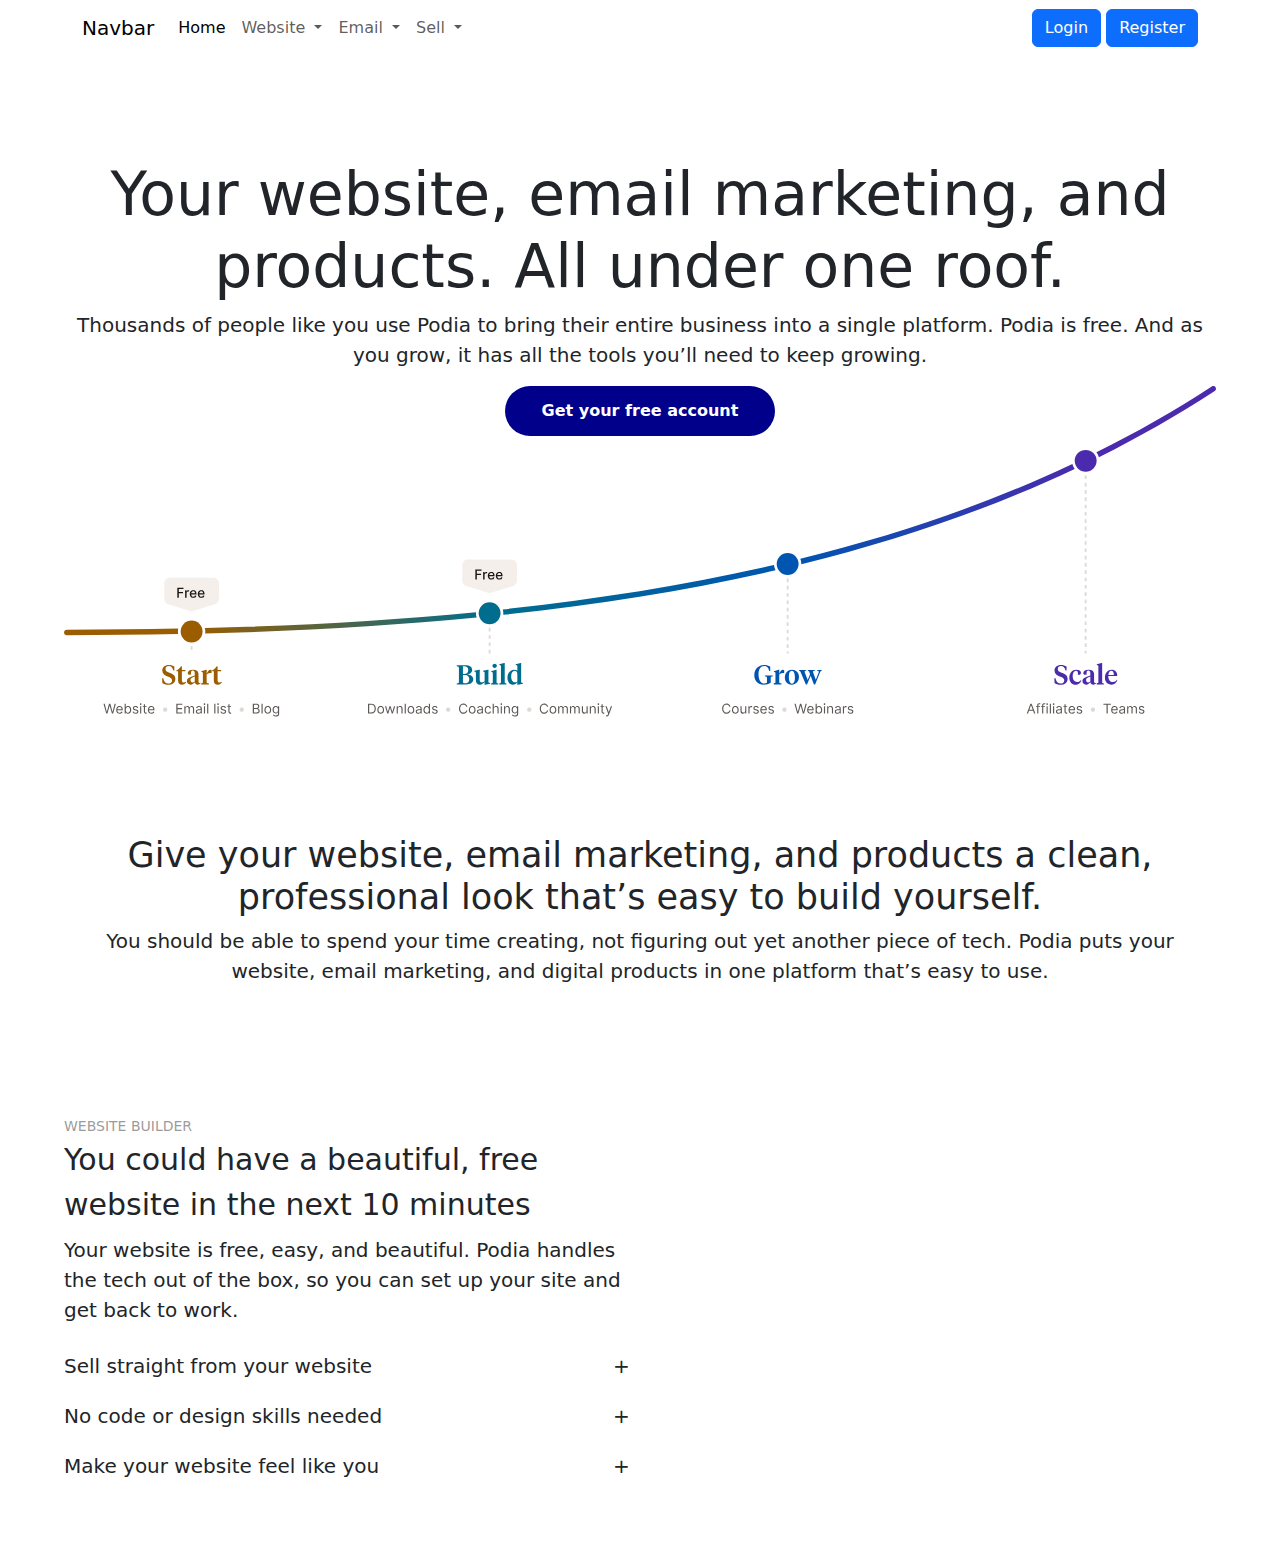
==== podia/index.html @ a2080023 "first part completed" ====
<!DOCTYPE html>
<html lang="en">
  <head>
    <meta charset="UTF-8" />
    <meta name="viewport" content="width=device-width, initial-scale=1.0" />
    <link rel="stylesheet" href="./style.css" />
    <!-- bootstrap css cdn -->
    <link
      href="https://cdn.jsdelivr.net/npm/bootstrap@5.3.3/dist/css/bootstrap.min.css"
      rel="stylesheet"
      integrity="sha384-QWTKZyjpPEjISv5WaRU9OFeRpok6YctnYmDr5pNlyT2bRjXh0JMhjY6hW+ALEwIH"
      crossorigin="anonymous"
    />
    <title>Document</title>
  </head>
  <body>
    <!-- navbar -->
    <nav class="navbar navbar-expand-lg bg-body-light">
      <div class="container">
        <a class="navbar-brand" href="#">Navbar</a>
        <button
          class="navbar-toggler"
          type="button"
          data-bs-toggle="collapse"
          data-bs-target="#navbarSupportedContent"
          aria-controls="navbarSupportedContent"
          aria-expanded="false"
          aria-label="Toggle navigation"
        >
          <span class="navbar-toggler-icon"></span>
        </button>
        <div class="collapse navbar-collapse" id="navbarSupportedContent">
          <ul class="navbar-nav me-auto mb-2 mb-lg-0">
            <li class="nav-item">
              <a class="nav-link active" aria-current="page" href="#">Home</a>
            </li>
            <li class="nav-item dropdown">
              <a
                class="nav-link dropdown-toggle"
                href="#"
                role="button"
                data-bs-toggle="dropdown"
                aria-expanded="false"
              >
                Website
              </a>
              <ul class="dropdown-menu">
                <li><a class="dropdown-item" href="#">Website Builder</a></li>
                <li><a class="dropdown-item" href="#">Website Examples</a></li>
                <li>
                  <a class="dropdown-item" href="#">Landing Page Examples</a>
                </li>
              </ul>
            </li>
            <li class="nav-item dropdown">
              <a
                class="nav-link dropdown-toggle"
                href="#"
                role="button"
                data-bs-toggle="dropdown"
                aria-expanded="false"
              >
                Email
              </a>
              <ul class="dropdown-menu">
                <li><a class="dropdown-item" href="#">Email Marketing</a></li>
                <li><a class="dropdown-item" href="#">Email Examples</a></li>
              </ul>
            </li>
            <li class="nav-item dropdown">
              <a
                class="nav-link dropdown-toggle"
                href="#"
                role="button"
                data-bs-toggle="dropdown"
                aria-expanded="false"
              >
                Sell
              </a>
              <ul class="dropdown-menu">
                <li><a class="dropdown-item" href="#">Online Courses</a></li>
                <li>
                  <a class="dropdown-item" href="#">Omline Courses Examples</a>
                </li>
              </ul>
            </li>
          </ul>
          <div>
            <button class="btn btn-primary">
              <a href="#" class="text-white" style="text-decoration: none"
                >Login</a
              >
            </button>
            <button class="btn btn-primary">
              <a href="#" class="text-white" style="text-decoration: none"
                >Register</a
              >
            </button>
          </div>
        </div>
      </div>
    </nav>

    <!-- hero -->
    <div class="hero">
      <h1 class="text-center">
        Your website, email marketing, and products. All under one roof.
      </h1>
      <p class="text-center">
        Thousands of people like you use Podia to bring their entire business
        into a single platform. Podia is free. And as you grow, it has all the
        tools you’ll need to keep growing.
      </p>
      <button class="btn hero-btn">Get your free account</button>
    </div>

    <!-- hero image -->
    <div class="hero-img-container">
      <img src="./images//home-chart-desktop.svg" class="hero-img" alt="">
    </div>

    <!-- some texts -->
    <div class="some-texts">
      <h1 class="text-center">Give your website, email marketing, and products a clean, professional look that’s easy to build yourself.</h1>
      <p class="text-center">You should be able to spend your time creating, not figuring out yet another piece of tech. Podia puts your website, email marketing, and digital products in one platform that’s easy to use.</p>
    </div>

    <!-- 1st content -->
    <div class="first-content">
      <div class="content-left">
        <p class="content-secondary-title">website builder</p>
        <h1 class="content-main-title">You could have a beautiful, free website in the next 10 minutes</h1>
        <p class="content-desc">Your website is free, easy, and beautiful. Podia handles the tech out of the box, so you can set up your site and get back to work.</p>
        <ul class="content-list">
          <li class="content-items">Sell straight from your website</li>
          <li class="content-items">No code or design skills needed</li>
          <li class="content-items">Make your website feel like you</li>
        </ul>
      </div>
      <div class="content-right">
        <div class="content-img-container"></div>
      </div>
    </div>
    <!-- bootstrap js cdn -->
    <script
      src="https://cdn.jsdelivr.net/npm/bootstrap@5.3.3/dist/js/bootstrap.bundle.min.js"
      integrity="sha384-YvpcrYf0tY3lHB60NNkmXc5s9fDVZLESaAA55NDzOxhy9GkcIdslK1eN7N6jIeHz"
      crossorigin="anonymous"
    ></script>
  </body>
</html>
---- podia/style.css ----
*{
    margin: 0;
    padding: 0;
    box-sizing: border-box;
}
.navbar{
    margin-bottom: 8%;
}

/* hero */
.hero{
    width: 100%;
    padding: 0 5%;
    display: flex;
    flex-direction: column;
    justify-content: center;
    align-items: center;
}
.hero > h1{
    font-size: 60px;
}
.hero > p{
    font-size: 20px;
}
.hero > .hero-btn{
    width: 270px;
    height: 50px;
    border: none;
    border-radius: 50px;
    background-color: darkblue;
    color: white;
    font-weight: 700;
}

.hero-img-container{
    position: relative;
    top: -50px;
    padding: 0 5%;
    width: 100%;
}
.hero-img{
    width: 100%;
    height: 100%;
    object-fit: cover;
    object-position: center;
}

/* some texts */
.some-texts{
    width: 100%;
    margin-top: 5%;
    padding: 0 5%;
    display: flex;
    flex-direction: column;
    justify-content: center;
    align-items: center;
}
.some-texts > h1{
    font-size: 35px;
}
.some-texts > p{
    font-size: 20px;
}

/* contents */
.first-content{
    margin-top: 4%;
    width: 100%;
    padding: 0 5%;
    display: flex;
    justify-content: space-evenly;
    align-items: center;
    gap: 20px;
}
.content-left{
    width: 50%;
    display: flex;
    flex-direction: column;
    justify-content: flex-start;
    align-items: flex-start;
}
.content-left > .content-secondary-title{
    margin: 0;
    text-transform: uppercase;
    font-size: 14px;
    color: rgba(128, 128, 128, 0.795);
}
.content-left > .content-main-title{
    font-size: 30px;
    line-height: 1.5;
}
.content-left > .content-desc{
    font-size: 20px;
    line-height: 1.5;
}
.content-left > .content-list{
    list-style-type: none;
    width: 100%;
    margin: 0;
    padding: 0;
}
.content-left > .content-list > .content-items{
    font-size: 20px;
    width: 100%;
    padding: 10px 0;
    position: relative;
    cursor: pointer;
}
.content-left > .content-list > .content-items::after{
    content: '+';
    position: absolute;
    right: 0;
}
.content-right{
    height: 500px;
    width: 50%;
    padding: 10px;
    overflow: hidden;
}
.first-content > .content-right > .content-img-container{
    width: 100%;
    height: 100%;
    border-radius: 20px;
    background-image: url(https://images.ctfassets.net/19dvw6heztyg/1sgbLTqGYYQ9tAlYoyCcOo/1847b95150d0d988f3b8f012ebce7862/home-website_builder-editor.png);
    background-repeat: no-repeat;
    background-position: center;
    background-size: cover;
}
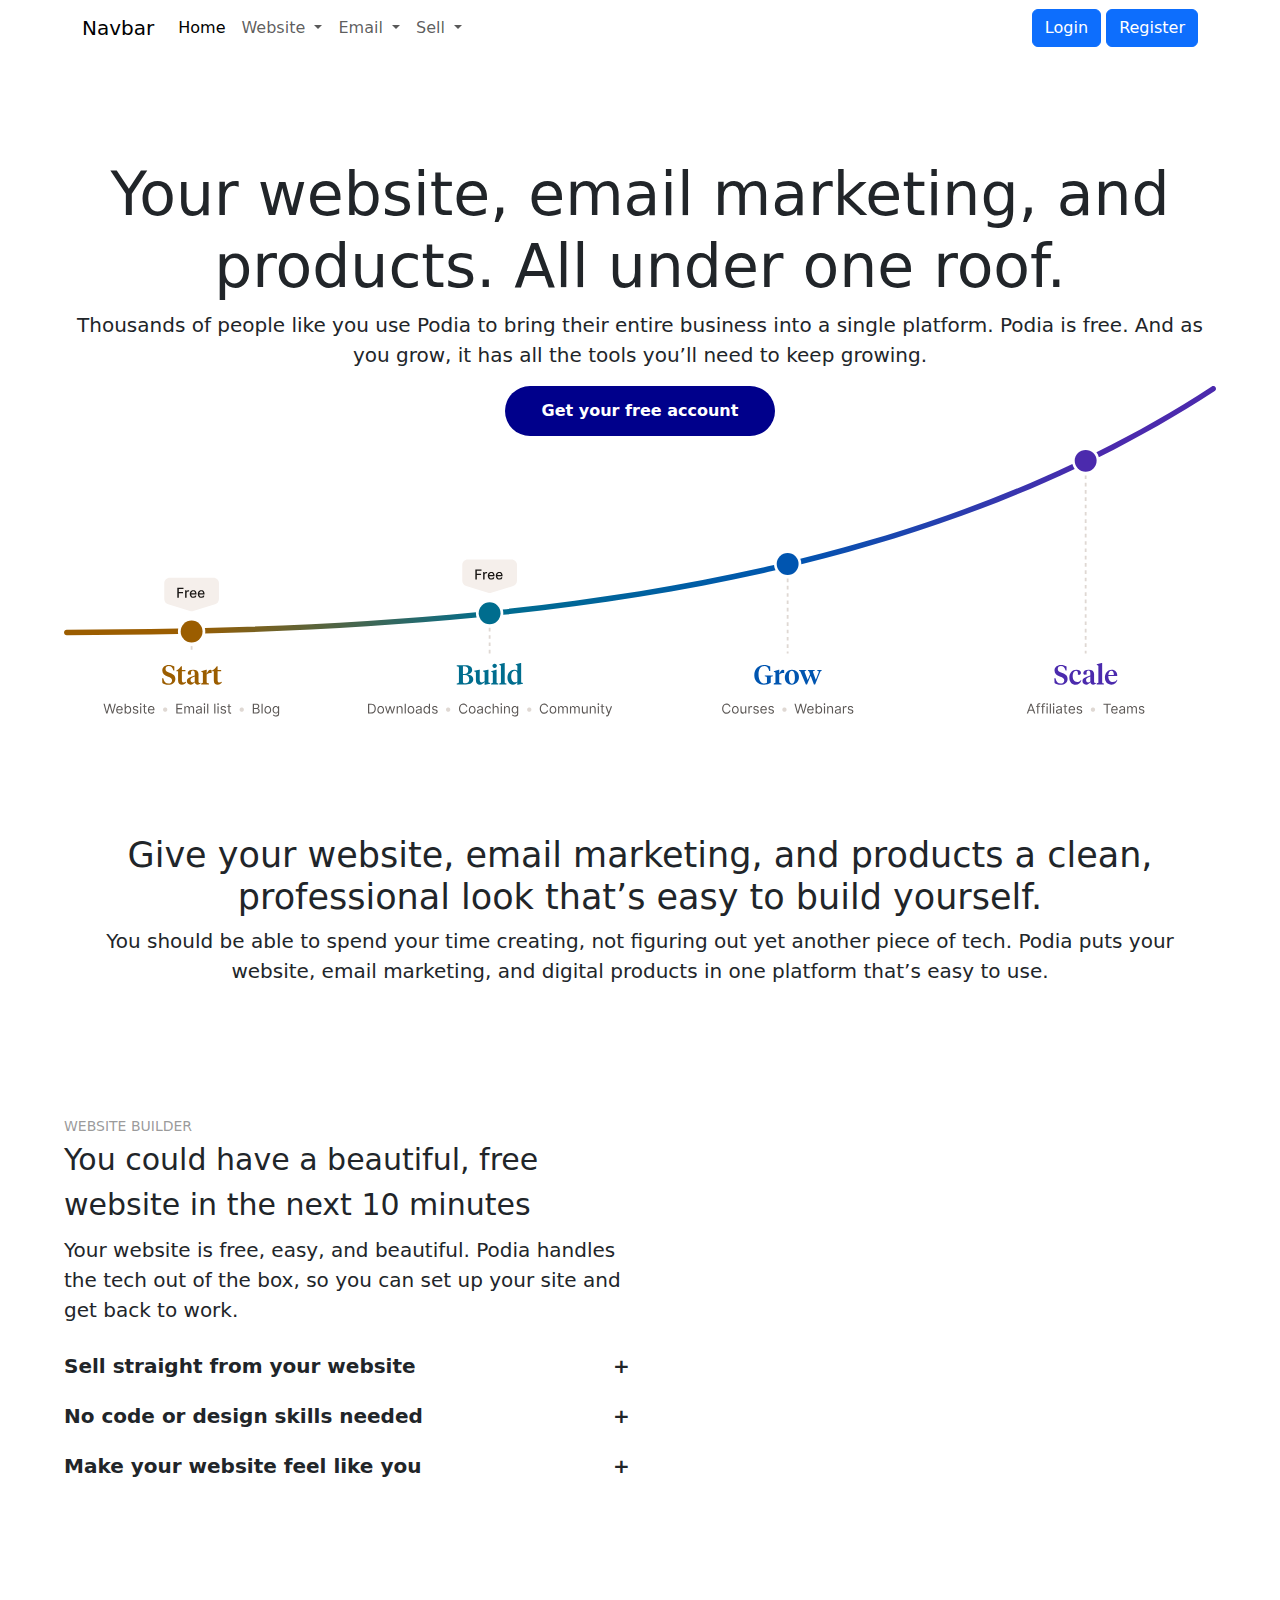
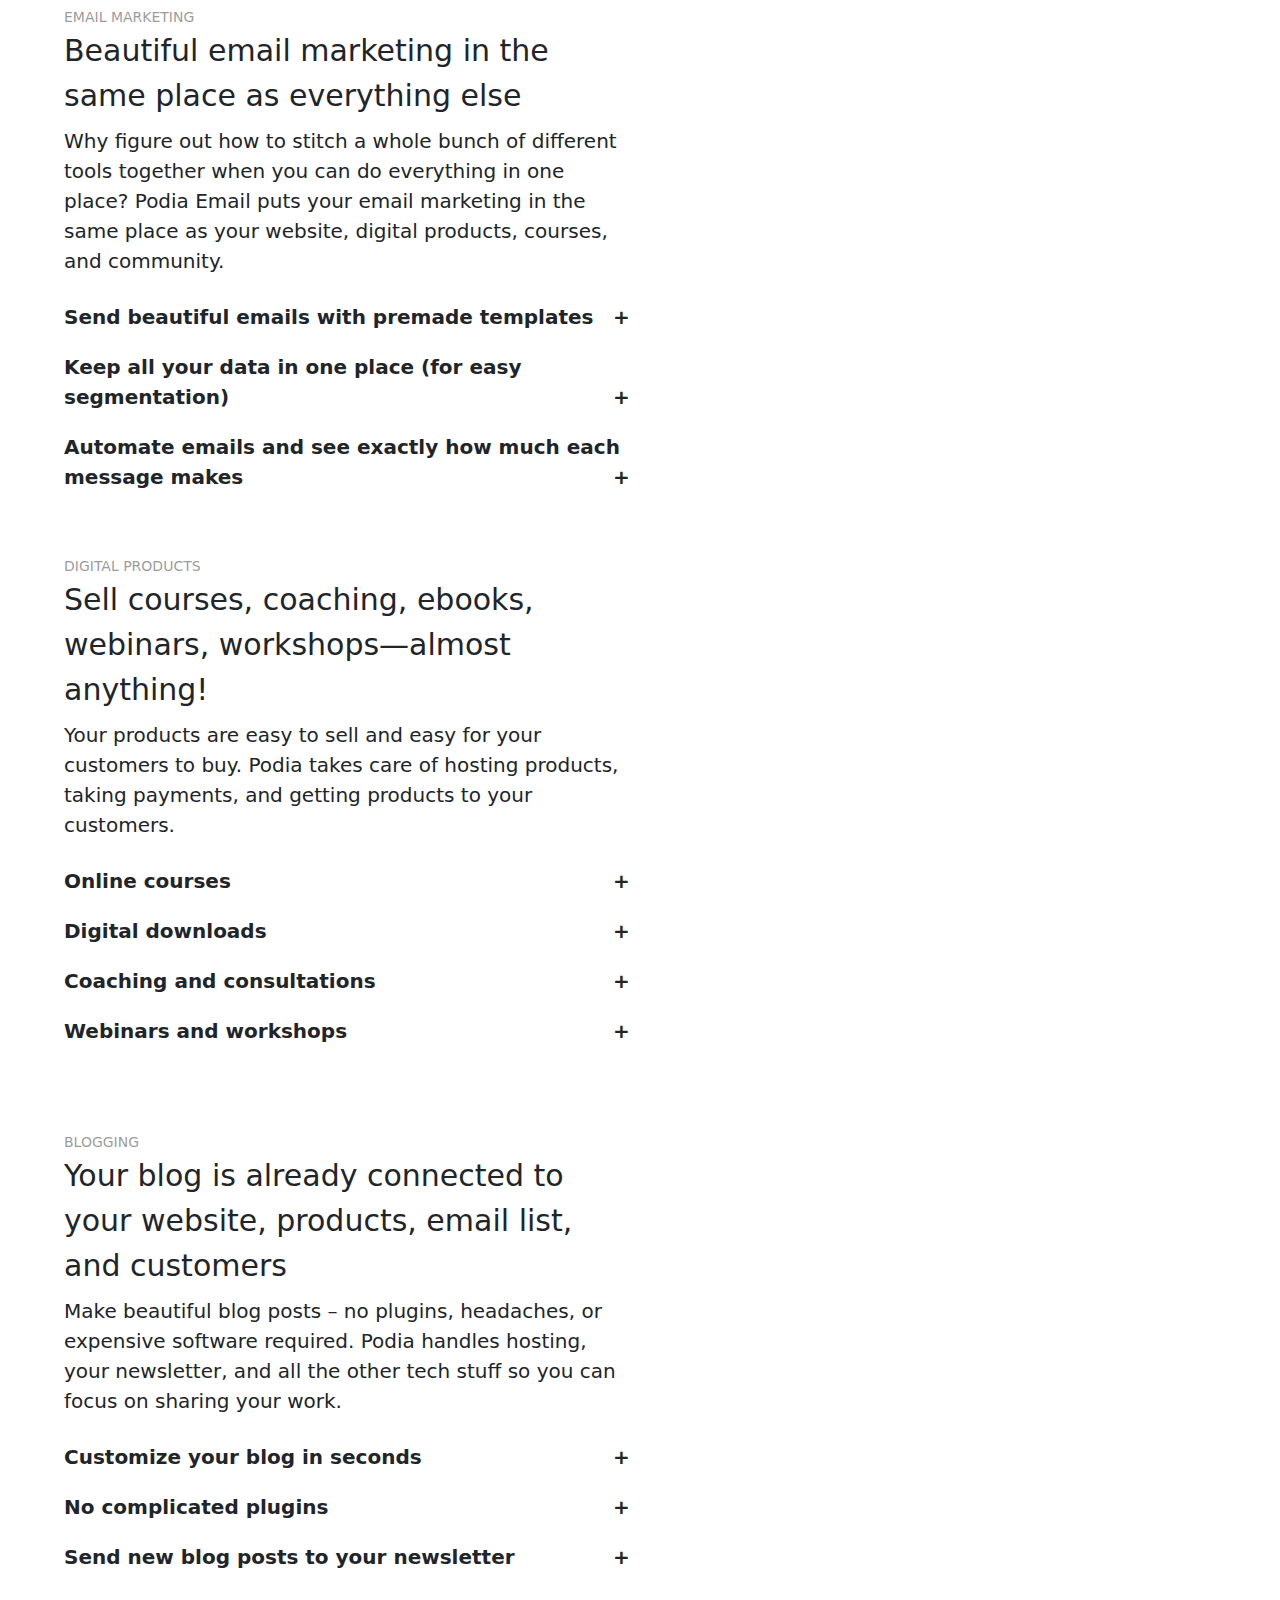
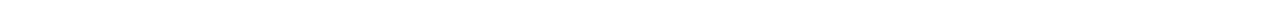
==== commit aa405a89: "products section completed" ====
--- a/podia/index.html
+++ b/podia/index.html
@@ -116,21 +116,33 @@
 
     <!-- hero image -->
     <div class="hero-img-container">
-      <img src="./images//home-chart-desktop.svg" class="hero-img" alt="">
+      <img src="./images//home-chart-desktop.svg" class="hero-img" alt="" />
     </div>
 
     <!-- some texts -->
     <div class="some-texts">
-      <h1 class="text-center">Give your website, email marketing, and products a clean, professional look that’s easy to build yourself.</h1>
-      <p class="text-center">You should be able to spend your time creating, not figuring out yet another piece of tech. Podia puts your website, email marketing, and digital products in one platform that’s easy to use.</p>
+      <h1 class="text-center">
+        Give your website, email marketing, and products a clean, professional
+        look that’s easy to build yourself.
+      </h1>
+      <p class="text-center">
+        You should be able to spend your time creating, not figuring out yet
+        another piece of tech. Podia puts your website, email marketing, and
+        digital products in one platform that’s easy to use.
+      </p>
     </div>
 
     <!-- 1st content -->
     <div class="first-content">
       <div class="content-left">
         <p class="content-secondary-title">website builder</p>
-        <h1 class="content-main-title">You could have a beautiful, free website in the next 10 minutes</h1>
-        <p class="content-desc">Your website is free, easy, and beautiful. Podia handles the tech out of the box, so you can set up your site and get back to work.</p>
+        <h1 class="content-main-title">
+          You could have a beautiful, free website in the next 10 minutes
+        </h1>
+        <p class="content-desc">
+          Your website is free, easy, and beautiful. Podia handles the tech out
+          of the box, so you can set up your site and get back to work.
+        </p>
         <ul class="content-list">
           <li class="content-items">Sell straight from your website</li>
           <li class="content-items">No code or design skills needed</li>
@@ -141,6 +153,85 @@
         <div class="content-img-container"></div>
       </div>
     </div>
+
+    <!-- 2nd content -->
+    <div class="second-content">
+      <div class="content-left">
+        <p class="content-secondary-title">EMAIL MARKETING</p>
+        <h1 class="content-main-title">
+          Beautiful email marketing in the same place as everything else
+        </h1>
+        <p class="content-desc">
+          Why figure out how to stitch a whole bunch of different tools together
+          when you can do everything in one place? Podia Email puts your email
+          marketing in the same place as your website, digital products,
+          courses, and community.
+        </p>
+        <ul class="content-list">
+          <li class="content-items">
+            Send beautiful emails with premade templates
+          </li>
+          <li class="content-items">
+            Keep all your data in one place (for easy segmentation)
+          </li>
+          <li class="content-items">
+            Automate emails and see exactly how much each message makes
+          </li>
+        </ul>
+      </div>
+      <div class="content-right">
+        <div class="content-img-container"></div>
+      </div>
+    </div>
+
+    <!-- 3rd content -->
+    <div class="third-content">
+      <div class="content-left">
+        <p class="content-secondary-title">DIGITAL PRODUCTS</p>
+        <h1 class="content-main-title">
+          Sell courses, coaching, ebooks, webinars, workshops—almost anything!
+        </h1>
+        <p class="content-desc">
+          Your products are easy to sell and easy for your customers to buy.
+          Podia takes care of hosting products, taking payments, and getting
+          products to your customers.
+        </p>
+        <ul class="content-list">
+          <li class="content-items">Online courses</li>
+          <li class="content-items">Digital downloads</li>
+          <li class="content-items">Coaching and consultations</li>
+          <li class="content-items">Webinars and workshops</li>
+        </ul>
+      </div>
+      <div class="content-right">
+        <div class="content-img-container"></div>
+      </div>
+    </div>
+
+    <!-- 4th content -->
+    <div class="fourth-content">
+      <div class="content-left">
+        <p class="content-secondary-title">BLOGGING</p>
+        <h1 class="content-main-title">
+          Your blog is already connected to your website, products, email list,
+          and customers
+        </h1>
+        <p class="content-desc">
+          Make beautiful blog posts – no plugins, headaches, or expensive
+          software required. Podia handles hosting, your newsletter, and all the
+          other tech stuff so you can focus on sharing your work.
+        </p>
+        <ul class="content-list">
+          <li class="content-items">Customize your blog in seconds</li>
+          <li class="content-items">No complicated plugins</li>
+          <li class="content-items">Send new blog posts to your newsletter</li>
+        </ul>
+      </div>
+      <div class="content-right">
+        <div class="content-img-container"></div>
+      </div>
+    </div>
+
     <!-- bootstrap js cdn -->
     <script
       src="https://cdn.jsdelivr.net/npm/bootstrap@5.3.3/dist/js/bootstrap.bundle.min.js"
@@ -148,4 +239,4 @@
       crossorigin="anonymous"
     ></script>
   </body>
-</html>
+</html>--- a/podia/style.css
+++ b/podia/style.css
@@ -101,6 +101,7 @@
 }
 .content-left > .content-list > .content-items{
     font-size: 20px;
+    font-weight: 600;
     width: 100%;
     padding: 10px 0;
     position: relative;
@@ -114,6 +115,9 @@
 .content-right{
     height: 500px;
     width: 50%;
+    display: flex;
+    justify-content: center;
+    align-items: center;
     padding: 10px;
     overflow: hidden;
 }
@@ -126,4 +130,57 @@
     background-position: center;
     background-size: cover;
 }
-
+.second-content{
+    margin-top: 4%;
+    width: 100%;
+    padding: 0 5%;
+    display: flex;
+    justify-content: space-evenly;
+    align-items: center;
+    gap: 20px;
+}
+.second-content > .content-right > .content-img-container{
+    width: 100%;
+    height: 100%;
+    border-radius: 20px;
+    background-image: url(https://images.ctfassets.net/19dvw6heztyg/7HVrNm42HxsVC6VxbGiBl0/ae0a53a895b4b31aa252eb78e8a310b4/Podia_Email.png?w=1440&q=75);
+    background-repeat: no-repeat;
+    background-position: center;
+    background-size: cover;
+}
+.third-content{
+    margin-top: 4%;
+    width: 100%;
+    padding: 0 5%;
+    display: flex;
+    justify-content: space-evenly;
+    align-items: center;
+    gap: 20px;
+}
+.third-content > .content-right > .content-img-container{
+    width: 100%;
+    height: 100%;
+    border-radius: 20px;
+    background-image: url(https://images.ctfassets.net/19dvw6heztyg/56X4dM3ThW3tyj0I6kR99K/69756ba839b753f31b104977d45fbe97/home-digital_products-hero.png?w=1440&q=75);
+    background-repeat: no-repeat;
+    background-position: center;
+    background-size: cover;
+}
+.fourth-content{
+    margin-top: 4%;
+    width: 100%;
+    padding: 0 5%;
+    display: flex;
+    justify-content: space-evenly;
+    align-items: center;
+    gap: 20px;
+}
+.fourth-content > .content-right > .content-img-container{
+    width: 100%;
+    height: 100%;
+    border-radius: 20px;
+    background-image: url(https://images.ctfassets.net/19dvw6heztyg/3LpPkD4UE4mJn5JJFQrURg/9eeb8db2ddf88362037ad665beff790c/Homepage_blogging_examples.jpg?w=1440&q=75);
+    background-repeat: no-repeat;
+    background-position: center;
+    background-size: cover;
+}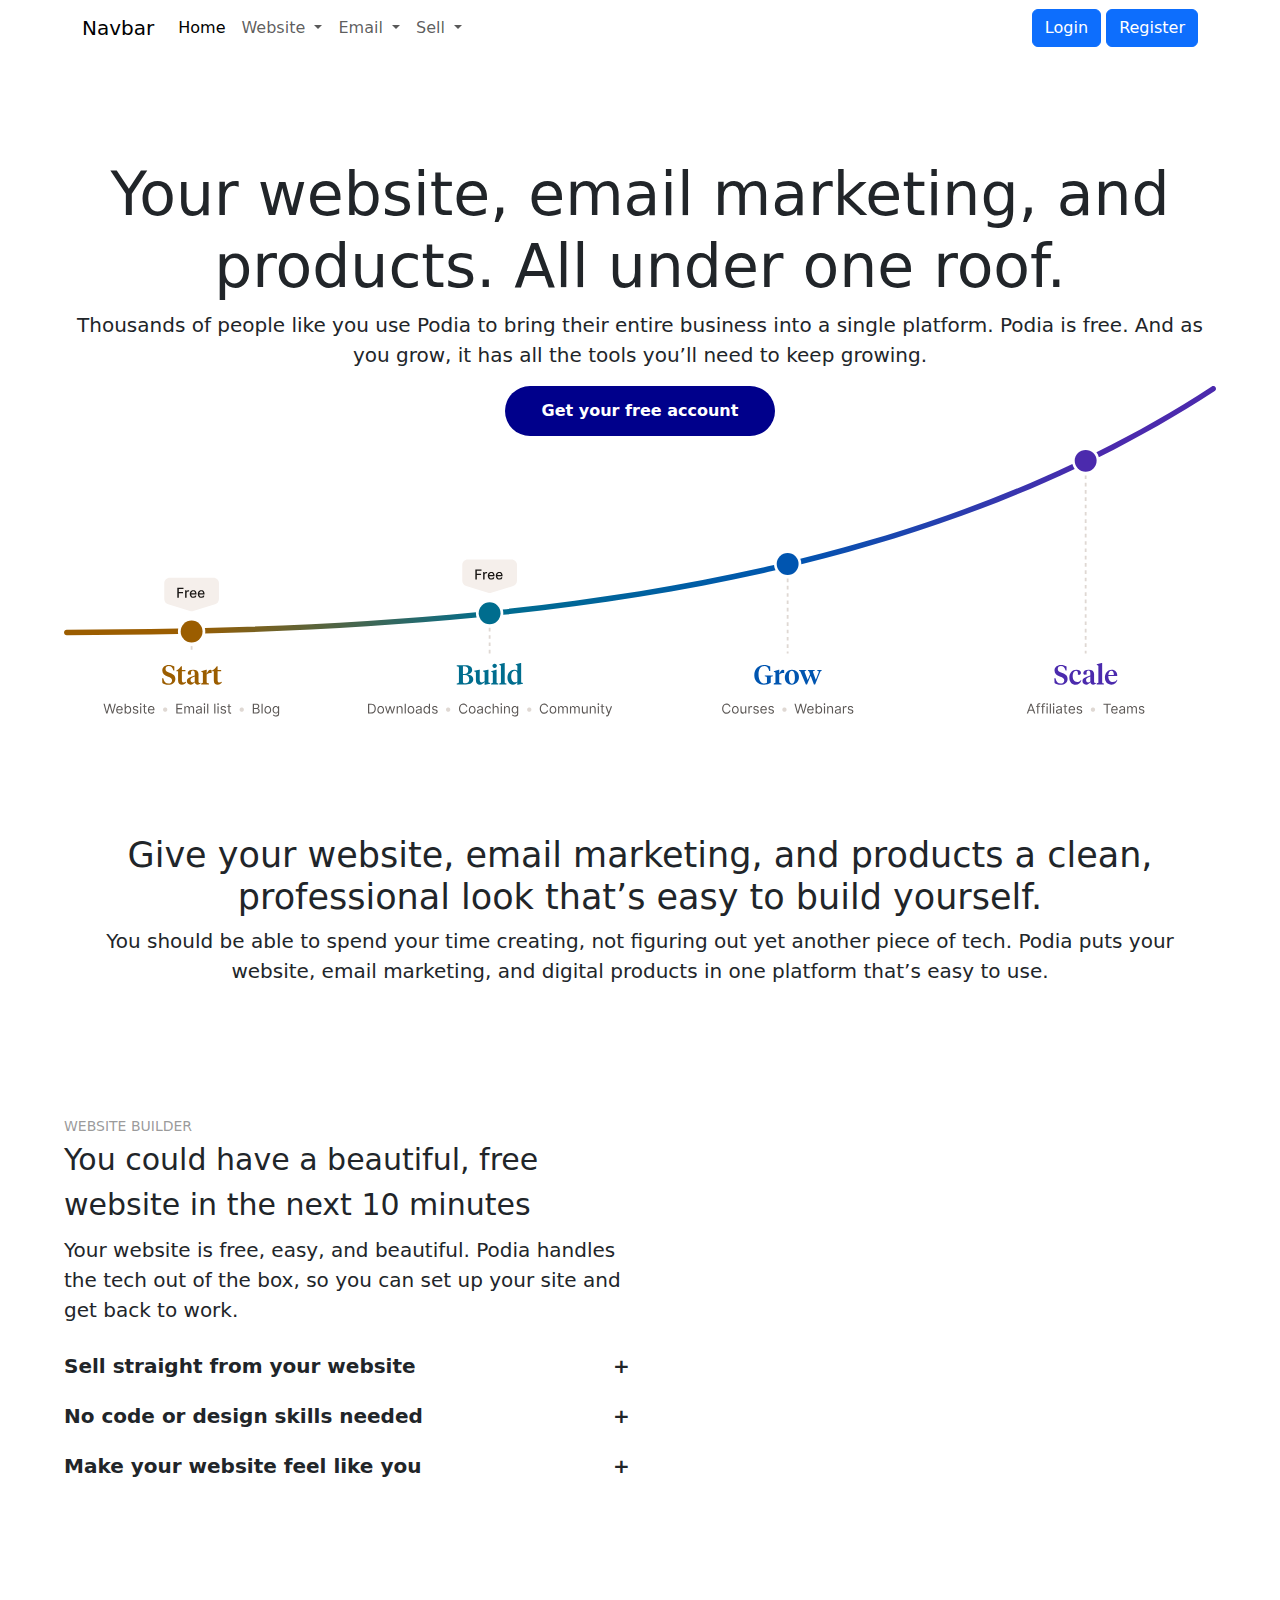
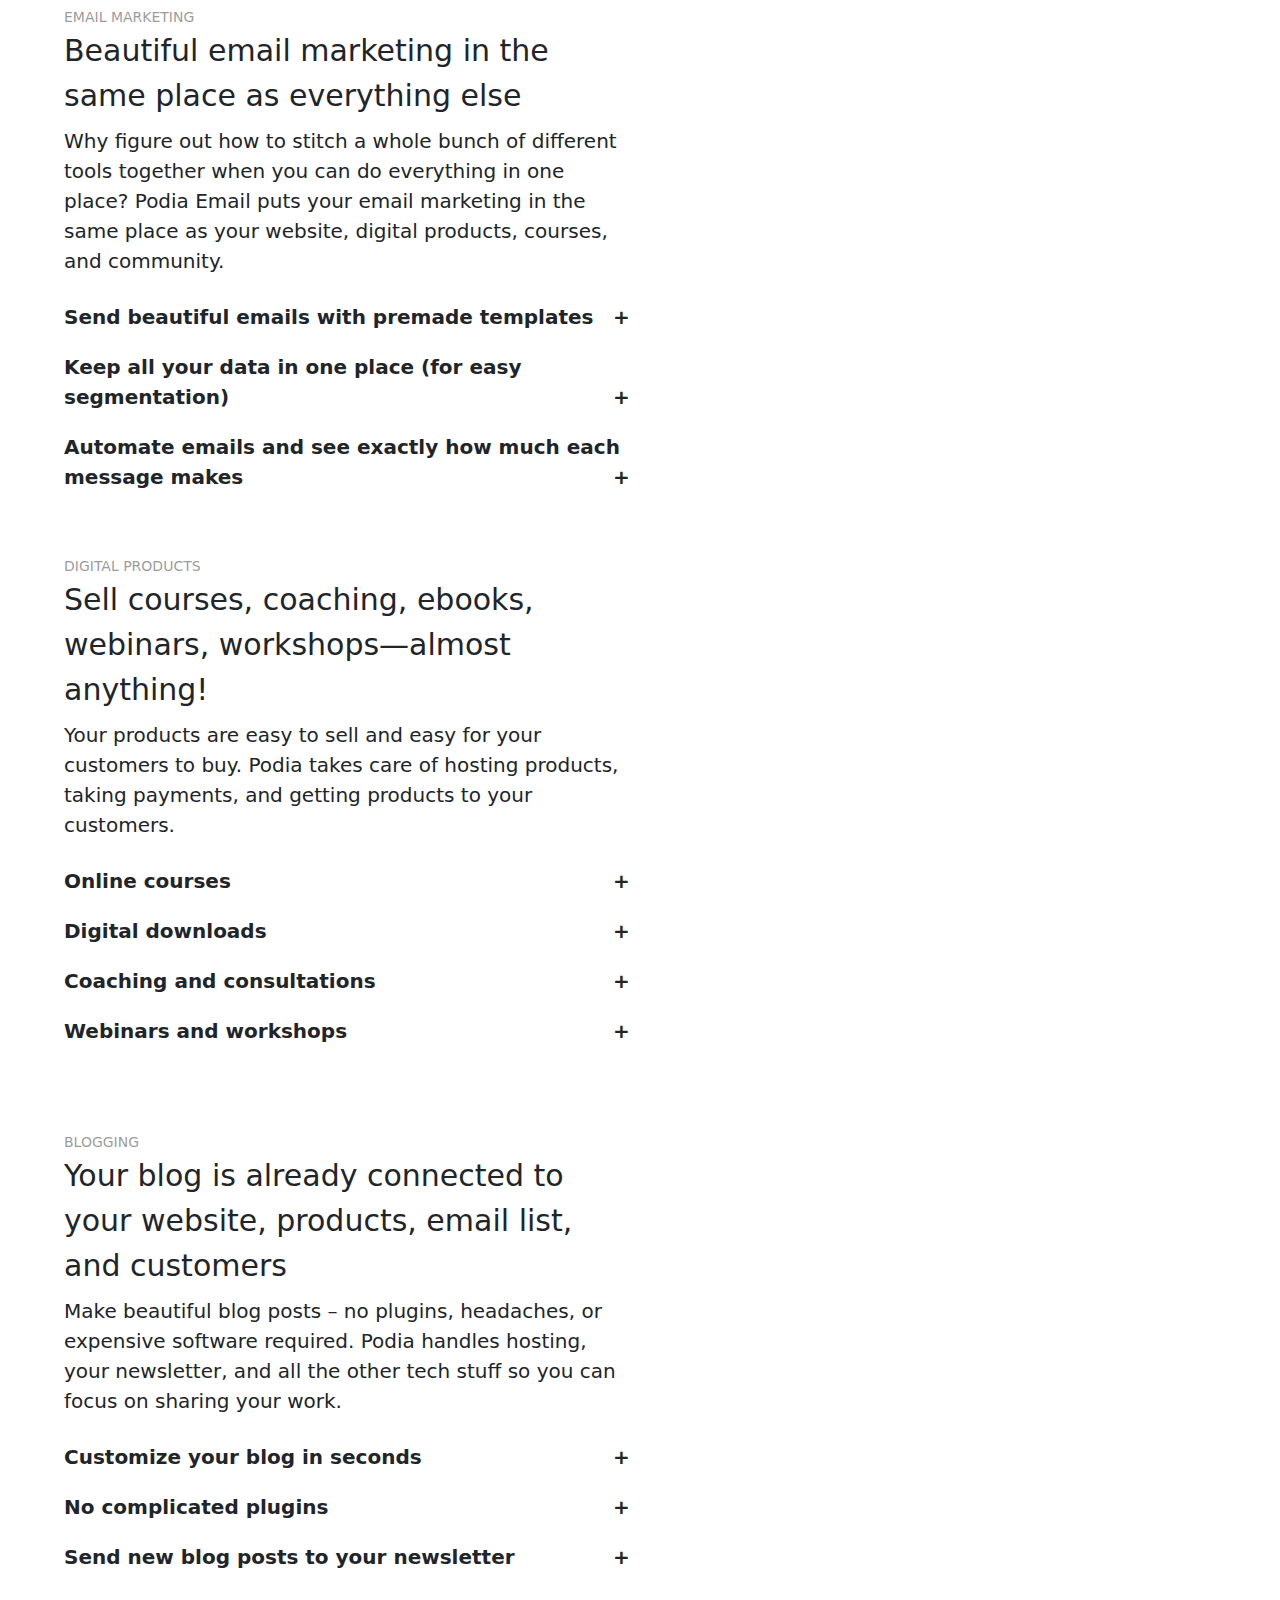
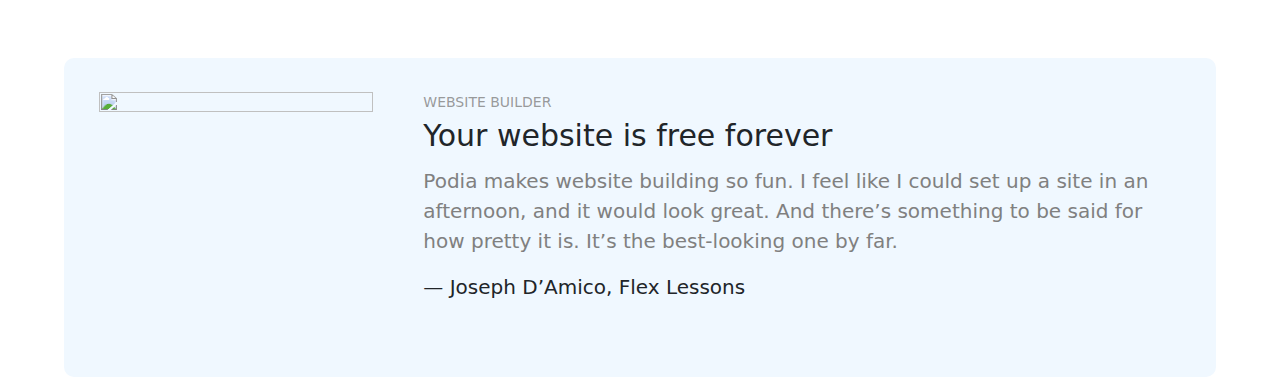
==== commit 68fbab6d: "profile completed" ====
--- a/podia/index.html
+++ b/podia/index.html
@@ -231,6 +231,22 @@
         <div class="content-img-container"></div>
       </div>
     </div>
+    
+    <!-- display section -->
+    <div class="display-section">
+      <div class="display-inner-container">
+        <div class="display-img-container">
+          <img src="https://images.ctfassets.net/19dvw6heztyg/fdCy7jh5Rmvw4Cz6u8VEk/f492bb3c94ac1f4390a560d26e5aed59/photo-joseph.png?fit=fill&fm=jpg&w=750&q=75" alt="">
+        </div>
+        <div class="display-desc-container">
+          <p class='display-secondary-title'>WEBSITE BUILDER</p>
+          <h1 class='display-main-title'>Your website is free forever</h1>
+          <p class="display-quote">Podia makes website building so fun. I feel like I could set up a site in an afternoon, and it would look great. And there’s something to be said for how pretty it is. It’s the best-looking one by far.</p>
+          <p class="display-author">— Joseph D’Amico, Flex Lessons</p>
+          <img class="display-rating" src="https://images.ctfassets.net/19dvw6heztyg/7wFGY29LguZm6yCLUKpGem/d9b80dc951a9d8f35c0370f3327734fe/example-review.svg" alt="">
+        </div>
+      </div>
+    </div>
 
     <!-- bootstrap js cdn -->
     <script
--- a/podia/style.css
+++ b/podia/style.css
@@ -183,4 +183,50 @@
     background-repeat: no-repeat;
     background-position: center;
     background-size: cover;
+}
+
+/* display section */
+.display-section{
+    padding: 0 5%;
+    margin-top: 4%;
+    overflow: hidden;
+}
+.display-inner-container{
+    display: flex;
+    justify-content: space-evenly;
+    align-items: start;
+    gap: 50px;
+    padding: 3%;
+    border-radius: 10px;
+    background-color: aliceblue;
+}
+.display-img-container{
+    width: 700px;
+}
+.display-img-container  img { 
+    width: 100%;
+    height: 100%;
+    object-fit: cover;
+    object-position: center;
+}
+.display-section > .display-inner-container > .display-desc-container > .display-secondary-title{
+    margin: 0;
+    text-transform: uppercase;
+    font-size: 14px;
+    color: rgba(128, 128, 128, 0.795);
+}
+.display-section > .display-inner-container > .display-desc-container > .display-main-title{
+    font-size: 30px;
+    line-height: 1.5;
+}
+.display-section > .display-inner-container > .display-desc-container > .display-quote{
+    font-size: 20px;
+    line-height: 1.5;
+    color: rgb(128, 128, 128);
+}
+.display-section > .display-inner-container > .display-desc-container > .display-author{
+    font-size: 20px;
+}
+.display-rating{
+margin-top: 20px;
 }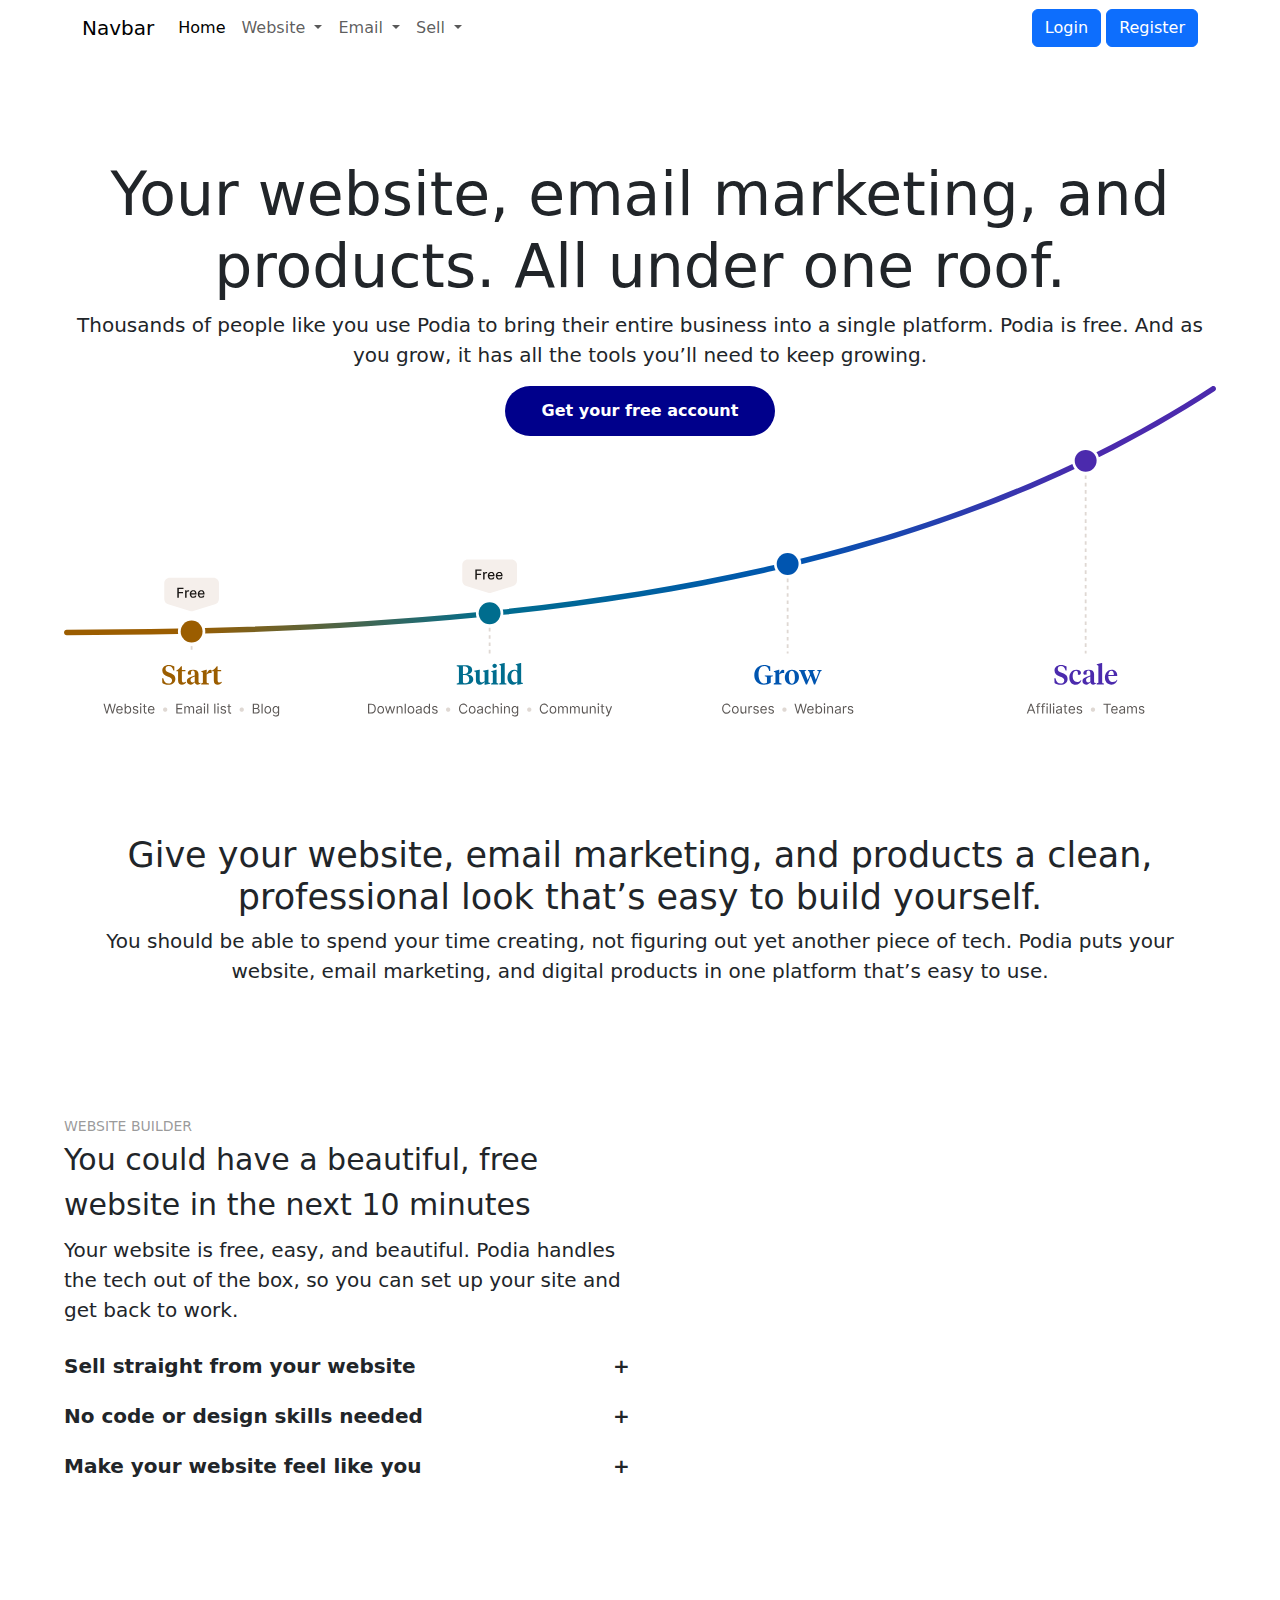
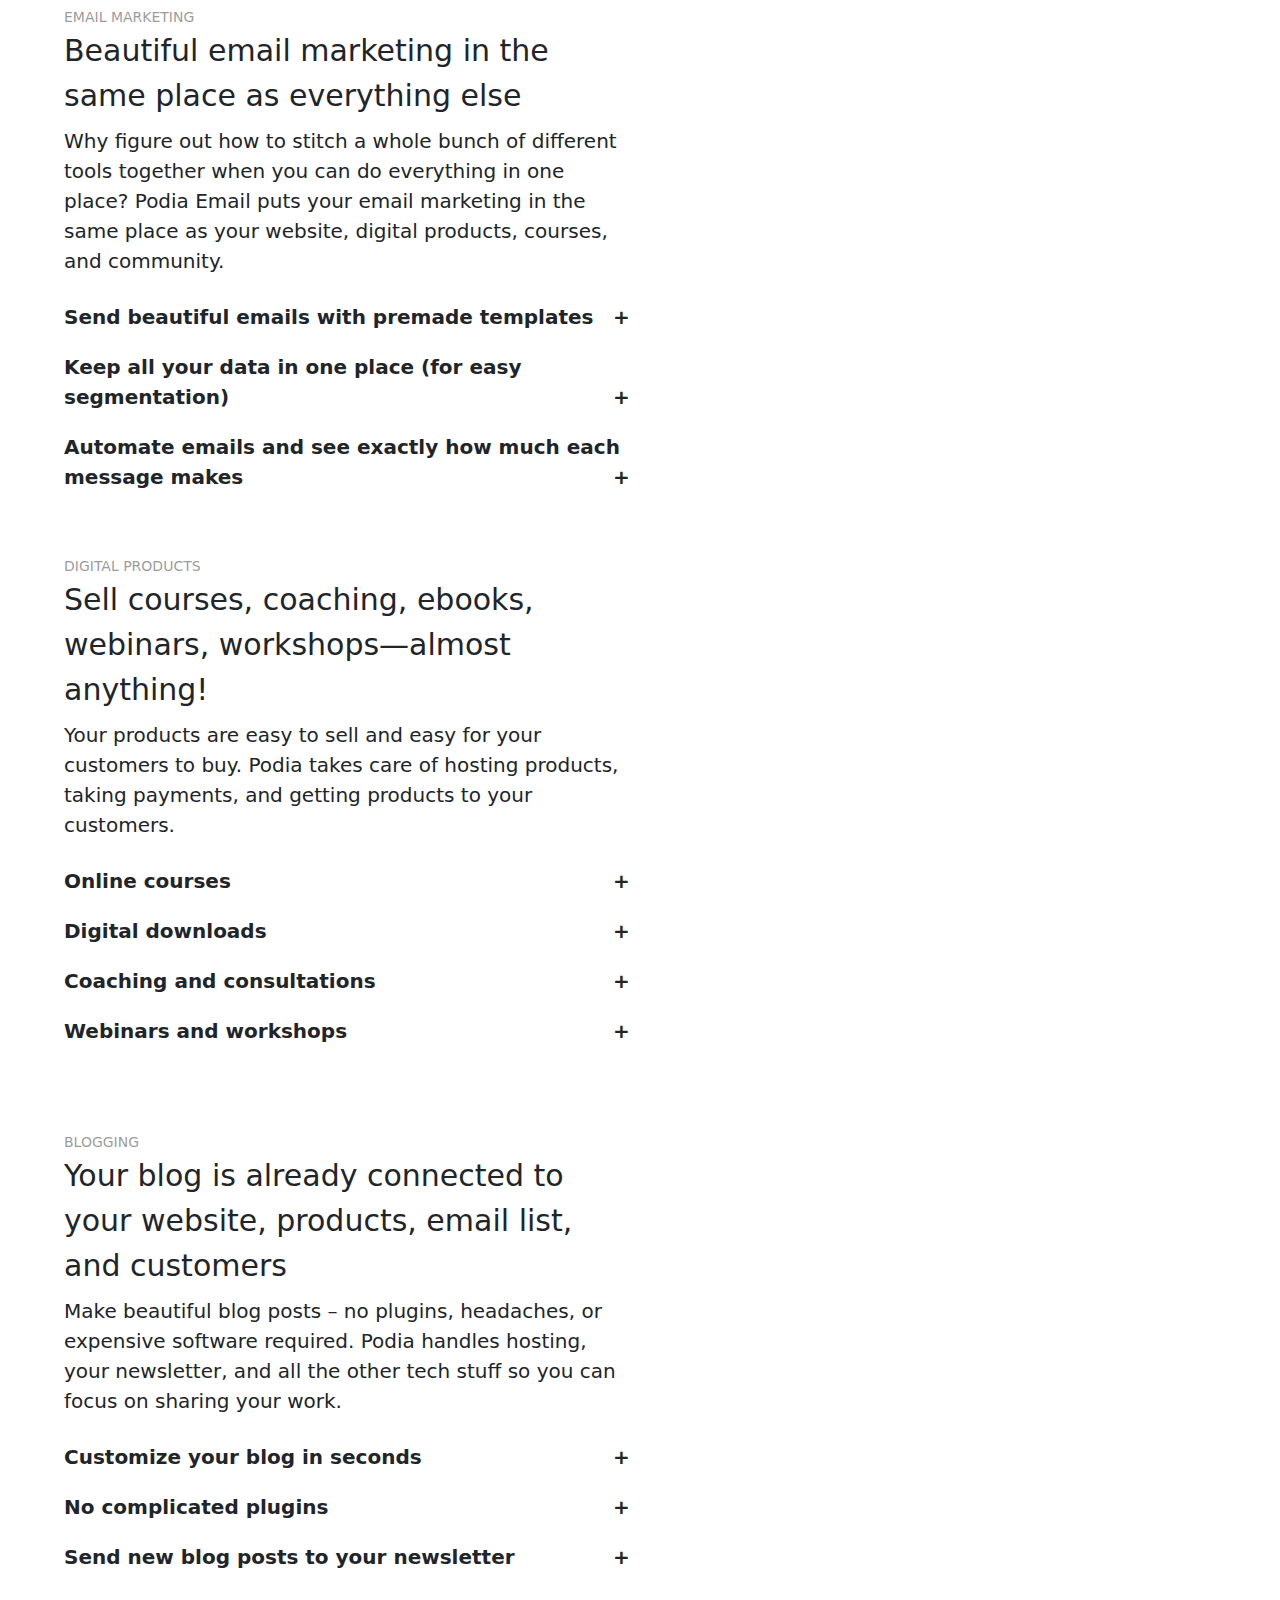
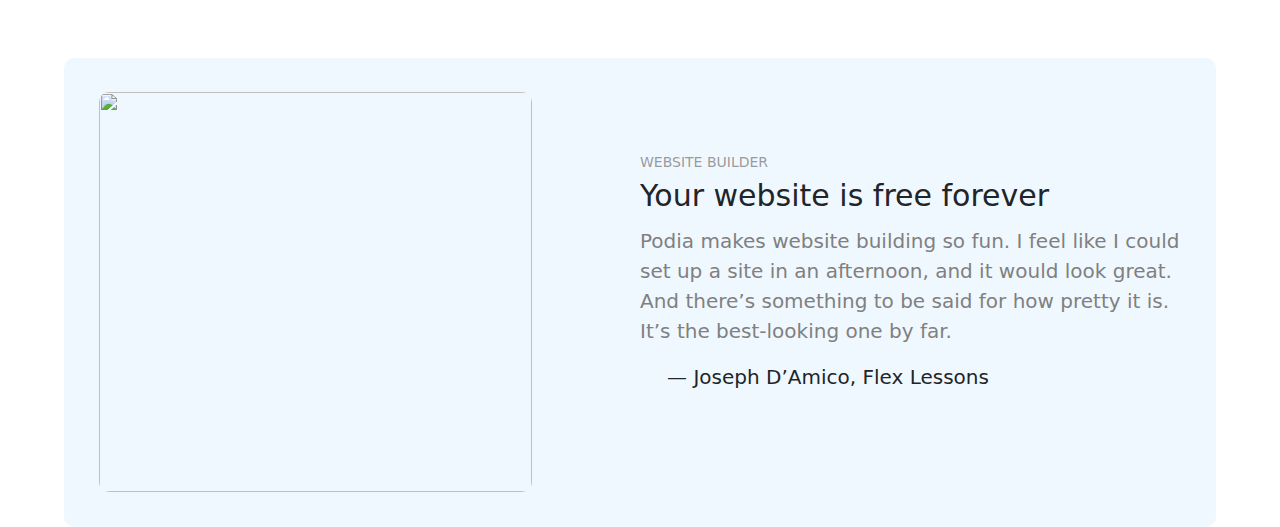
==== commit b781b7fb: "profile updated" ====
--- a/podia/index.html
+++ b/podia/index.html
@@ -231,19 +231,30 @@
         <div class="content-img-container"></div>
       </div>
     </div>
-    
+
     <!-- display section -->
     <div class="display-section">
       <div class="display-inner-container">
         <div class="display-img-container">
-          <img src="https://images.ctfassets.net/19dvw6heztyg/fdCy7jh5Rmvw4Cz6u8VEk/f492bb3c94ac1f4390a560d26e5aed59/photo-joseph.png?fit=fill&fm=jpg&w=750&q=75" alt="">
+          <img
+            src="https://img.freepik.com/free-photo/cheerful-indian-businessman-smiling-closeup-portrait-jobs-career-campaign_53876-129417.jpg?t=st=1716722761~exp=1716726361~hmac=5444432c52459a7808e9466d1f492b08e948a836b6574e835fb5093eb9983f15&w=740"
+            alt=""
+          />
         </div>
         <div class="display-desc-container">
-          <p class='display-secondary-title'>WEBSITE BUILDER</p>
-          <h1 class='display-main-title'>Your website is free forever</h1>
-          <p class="display-quote">Podia makes website building so fun. I feel like I could set up a site in an afternoon, and it would look great. And there’s something to be said for how pretty it is. It’s the best-looking one by far.</p>
+          <p class="display-secondary-title">WEBSITE BUILDER</p>
+          <h1 class="display-main-title">Your website is free forever</h1>
+          <p class="display-quote">
+            Podia makes website building so fun. I feel like I could set up a
+            site in an afternoon, and it would look great. And there’s something
+            to be said for how pretty it is. It’s the best-looking one by far.
+          </p>
           <p class="display-author">— Joseph D’Amico, Flex Lessons</p>
-          <img class="display-rating" src="https://images.ctfassets.net/19dvw6heztyg/7wFGY29LguZm6yCLUKpGem/d9b80dc951a9d8f35c0370f3327734fe/example-review.svg" alt="">
+          <img
+            class="display-rating"
+            src="https://images.ctfassets.net/19dvw6heztyg/7wFGY29LguZm6yCLUKpGem/d9b80dc951a9d8f35c0370f3327734fe/example-review.svg"
+            alt=""
+          />
         </div>
       </div>
     </div>
@@ -255,4 +266,4 @@
       crossorigin="anonymous"
     ></script>
   </body>
-</html>+</html>
--- a/podia/style.css
+++ b/podia/style.css
@@ -1,232 +1,241 @@
-*{
-    margin: 0;
-    padding: 0;
-    box-sizing: border-box;
-}
-.navbar{
-    margin-bottom: 8%;
+* {
+  margin: 0;
+  padding: 0;
+  box-sizing: border-box;
+}
+.navbar {
+  margin-bottom: 8%;
 }
 
 /* hero */
-.hero{
-    width: 100%;
-    padding: 0 5%;
-    display: flex;
-    flex-direction: column;
-    justify-content: center;
-    align-items: center;
-}
-.hero > h1{
-    font-size: 60px;
-}
-.hero > p{
-    font-size: 20px;
-}
-.hero > .hero-btn{
-    width: 270px;
-    height: 50px;
-    border: none;
-    border-radius: 50px;
-    background-color: darkblue;
-    color: white;
-    font-weight: 700;
-}
-
-.hero-img-container{
-    position: relative;
-    top: -50px;
-    padding: 0 5%;
-    width: 100%;
-}
-.hero-img{
-    width: 100%;
-    height: 100%;
-    object-fit: cover;
-    object-position: center;
+.hero {
+  width: 100%;
+  padding: 0 5%;
+  display: flex;
+  flex-direction: column;
+  justify-content: center;
+  align-items: center;
+}
+.hero > h1 {
+  font-size: 60px;
+}
+.hero > p {
+  font-size: 20px;
+}
+.hero > .hero-btn {
+  width: 270px;
+  height: 50px;
+  border: none;
+  border-radius: 50px;
+  background-color: darkblue;
+  color: white;
+  font-weight: 700;
+}
+
+.hero-img-container {
+  position: relative;
+  top: -50px;
+  padding: 0 5%;
+  width: 100%;
+}
+.hero-img {
+  width: 100%;
+  height: 100%;
+  object-fit: cover;
+  object-position: center;
 }
 
 /* some texts */
-.some-texts{
-    width: 100%;
-    margin-top: 5%;
-    padding: 0 5%;
-    display: flex;
-    flex-direction: column;
-    justify-content: center;
-    align-items: center;
-}
-.some-texts > h1{
-    font-size: 35px;
-}
-.some-texts > p{
-    font-size: 20px;
+.some-texts {
+  width: 100%;
+  margin-top: 5%;
+  padding: 0 5%;
+  display: flex;
+  flex-direction: column;
+  justify-content: center;
+  align-items: center;
+}
+.some-texts > h1 {
+  font-size: 35px;
+}
+.some-texts > p {
+  font-size: 20px;
 }
 
 /* contents */
-.first-content{
-    margin-top: 4%;
-    width: 100%;
-    padding: 0 5%;
-    display: flex;
-    justify-content: space-evenly;
-    align-items: center;
-    gap: 20px;
-}
-.content-left{
-    width: 50%;
-    display: flex;
-    flex-direction: column;
-    justify-content: flex-start;
-    align-items: flex-start;
-}
-.content-left > .content-secondary-title{
-    margin: 0;
-    text-transform: uppercase;
-    font-size: 14px;
-    color: rgba(128, 128, 128, 0.795);
-}
-.content-left > .content-main-title{
-    font-size: 30px;
-    line-height: 1.5;
-}
-.content-left > .content-desc{
-    font-size: 20px;
-    line-height: 1.5;
-}
-.content-left > .content-list{
-    list-style-type: none;
-    width: 100%;
-    margin: 0;
-    padding: 0;
-}
-.content-left > .content-list > .content-items{
-    font-size: 20px;
-    font-weight: 600;
-    width: 100%;
-    padding: 10px 0;
-    position: relative;
-    cursor: pointer;
-}
-.content-left > .content-list > .content-items::after{
-    content: '+';
-    position: absolute;
-    right: 0;
-}
-.content-right{
-    height: 500px;
-    width: 50%;
-    display: flex;
-    justify-content: center;
-    align-items: center;
-    padding: 10px;
-    overflow: hidden;
-}
-.first-content > .content-right > .content-img-container{
-    width: 100%;
-    height: 100%;
-    border-radius: 20px;
-    background-image: url(https://images.ctfassets.net/19dvw6heztyg/1sgbLTqGYYQ9tAlYoyCcOo/1847b95150d0d988f3b8f012ebce7862/home-website_builder-editor.png);
-    background-repeat: no-repeat;
-    background-position: center;
-    background-size: cover;
-}
-.second-content{
-    margin-top: 4%;
-    width: 100%;
-    padding: 0 5%;
-    display: flex;
-    justify-content: space-evenly;
-    align-items: center;
-    gap: 20px;
-}
-.second-content > .content-right > .content-img-container{
-    width: 100%;
-    height: 100%;
-    border-radius: 20px;
-    background-image: url(https://images.ctfassets.net/19dvw6heztyg/7HVrNm42HxsVC6VxbGiBl0/ae0a53a895b4b31aa252eb78e8a310b4/Podia_Email.png?w=1440&q=75);
-    background-repeat: no-repeat;
-    background-position: center;
-    background-size: cover;
-}
-.third-content{
-    margin-top: 4%;
-    width: 100%;
-    padding: 0 5%;
-    display: flex;
-    justify-content: space-evenly;
-    align-items: center;
-    gap: 20px;
-}
-.third-content > .content-right > .content-img-container{
-    width: 100%;
-    height: 100%;
-    border-radius: 20px;
-    background-image: url(https://images.ctfassets.net/19dvw6heztyg/56X4dM3ThW3tyj0I6kR99K/69756ba839b753f31b104977d45fbe97/home-digital_products-hero.png?w=1440&q=75);
-    background-repeat: no-repeat;
-    background-position: center;
-    background-size: cover;
-}
-.fourth-content{
-    margin-top: 4%;
-    width: 100%;
-    padding: 0 5%;
-    display: flex;
-    justify-content: space-evenly;
-    align-items: center;
-    gap: 20px;
-}
-.fourth-content > .content-right > .content-img-container{
-    width: 100%;
-    height: 100%;
-    border-radius: 20px;
-    background-image: url(https://images.ctfassets.net/19dvw6heztyg/3LpPkD4UE4mJn5JJFQrURg/9eeb8db2ddf88362037ad665beff790c/Homepage_blogging_examples.jpg?w=1440&q=75);
-    background-repeat: no-repeat;
-    background-position: center;
-    background-size: cover;
-}
-
-/* display section */
-.display-section{
-    padding: 0 5%;
-    margin-top: 4%;
-    overflow: hidden;
-}
-.display-inner-container{
-    display: flex;
-    justify-content: space-evenly;
-    align-items: start;
-    gap: 50px;
-    padding: 3%;
-    border-radius: 10px;
-    background-color: aliceblue;
-}
-.display-img-container{
-    width: 700px;
-}
-.display-img-container  img { 
-    width: 100%;
-    height: 100%;
-    object-fit: cover;
-    object-position: center;
-}
-.display-section > .display-inner-container > .display-desc-container > .display-secondary-title{
-    margin: 0;
-    text-transform: uppercase;
-    font-size: 14px;
-    color: rgba(128, 128, 128, 0.795);
-}
-.display-section > .display-inner-container > .display-desc-container > .display-main-title{
-    font-size: 30px;
-    line-height: 1.5;
-}
-.display-section > .display-inner-container > .display-desc-container > .display-quote{
-    font-size: 20px;
-    line-height: 1.5;
-    color: rgb(128, 128, 128);
-}
-.display-section > .display-inner-container > .display-desc-container > .display-author{
-    font-size: 20px;
-}
-.display-rating{
-margin-top: 20px;
+.first-content {
+  margin-top: 4%;
+  width: 100%;
+  padding: 0 5%;
+  display: flex;
+  justify-content: space-evenly;
+  align-items: center;
+  gap: 20px;
+}
+.content-left {
+  width: 50%;
+  display: flex;
+  flex-direction: column;
+  justify-content: flex-start;
+  align-items: flex-start;
+}
+.content-left > .content-secondary-title {
+  margin: 0;
+  text-transform: uppercase;
+  font-size: 14px;
+  color: rgba(128, 128, 128, 0.795);
+}
+.content-left > .content-main-title {
+  font-size: 30px;
+  line-height: 1.5;
+}
+.content-left > .content-desc {
+  font-size: 20px;
+  line-height: 1.5;
+}
+.content-left > .content-list {
+  list-style-type: none;
+  width: 100%;
+  margin: 0;
+  padding: 0;
+}
+.content-left > .content-list > .content-items {
+  font-size: 20px;
+  font-weight: 600;
+  width: 100%;
+  padding: 10px 0;
+  position: relative;
+  cursor: pointer;
+}
+.content-left > .content-list > .content-items::after {
+  content: "+";
+  position: absolute;
+  right: 0;
+}
+.content-right {
+  height: 500px;
+  width: 50%;
+  display: flex;
+  justify-content: center;
+  align-items: center;
+  padding: 10px;
+  overflow: hidden;
+}
+.first-content > .content-right > .content-img-container {
+  width: 100%;
+  height: 100%;
+  border-radius: 20px;
+  background-image: url(https://images.ctfassets.net/19dvw6heztyg/1sgbLTqGYYQ9tAlYoyCcOo/1847b95150d0d988f3b8f012ebce7862/home-website_builder-editor.png);
+  background-repeat: no-repeat;
+  background-position: center;
+  background-size: cover;
+}
+.second-content {
+  margin-top: 4%;
+  width: 100%;
+  padding: 0 5%;
+  display: flex;
+  justify-content: space-evenly;
+  align-items: center;
+  gap: 20px;
+}
+.second-content > .content-right > .content-img-container {
+  width: 100%;
+  height: 100%;
+  border-radius: 20px;
+  background-image: url(https://images.ctfassets.net/19dvw6heztyg/7HVrNm42HxsVC6VxbGiBl0/ae0a53a895b4b31aa252eb78e8a310b4/Podia_Email.png?w=1440&q=75);
+  background-repeat: no-repeat;
+  background-position: center;
+  background-size: cover;
+}
+.third-content {
+  margin-top: 4%;
+  width: 100%;
+  padding: 0 5%;
+  display: flex;
+  justify-content: space-evenly;
+  align-items: center;
+  gap: 20px;
+}
+.third-content > .content-right > .content-img-container {
+  width: 100%;
+  height: 100%;
+  border-radius: 20px;
+  background-image: url(https://images.ctfassets.net/19dvw6heztyg/56X4dM3ThW3tyj0I6kR99K/69756ba839b753f31b104977d45fbe97/home-digital_products-hero.png?w=1440&q=75);
+  background-repeat: no-repeat;
+  background-position: center;
+  background-size: cover;
+}
+.fourth-content {
+  margin-top: 4%;
+  width: 100%;
+  padding: 0 5%;
+  display: flex;
+  justify-content: space-evenly;
+  align-items: center;
+  gap: 20px;
+}
+.fourth-content > .content-right > .content-img-container {
+  width: 100%;
+  height: 100%;
+  border-radius: 20px;
+  background-image: url(https://images.ctfassets.net/19dvw6heztyg/3LpPkD4UE4mJn5JJFQrURg/9eeb8db2ddf88362037ad665beff790c/Homepage_blogging_examples.jpg?w=1440&q=75);
+  background-repeat: no-repeat;
+  background-position: center;
+  background-size: cover;
+}
+
+/* Display section styles */
+.display-section {
+  padding: 0 5%;
+  margin-top: 4%;
+  overflow: hidden;
+}
+.display-inner-container {
+  display: flex;
+  justify-content: space-between;
+  align-items: center;
+  gap: 50px;
+  padding: 3%;
+  border-radius: 10px;
+  background-color: aliceblue;
+}
+.display-img-container {
+  width: 40%;
+  height: 400px;
+  aspect-ratio: 1/1;
+  overflow: hidden;
+}
+.display-img-container > img {
+  width: 100%;
+  height: 100%;
+  object-fit: cover;
+  object-position: center;
+  border-radius: 10px;
+}
+.display-desc-container {
+  width: 50%;
+}
+.display-secondary-title {
+  margin: 0;
+  text-transform: uppercase;
+  font-size: 14px;
+  color: rgba(128, 128, 128, 0.795);
+}
+.display-main-title {
+  font-size: 30px;
+  line-height: 1.5;
+}
+.display-quote {
+  font-size: 20px;
+  line-height: 1.5;
+  color: rgb(128, 128, 128);
+}
+.display-author {
+  position: relative;
+  left: 5%;
+  font-size: 20px;
+}
+.display-rating {
+  margin-top: 20px;
 }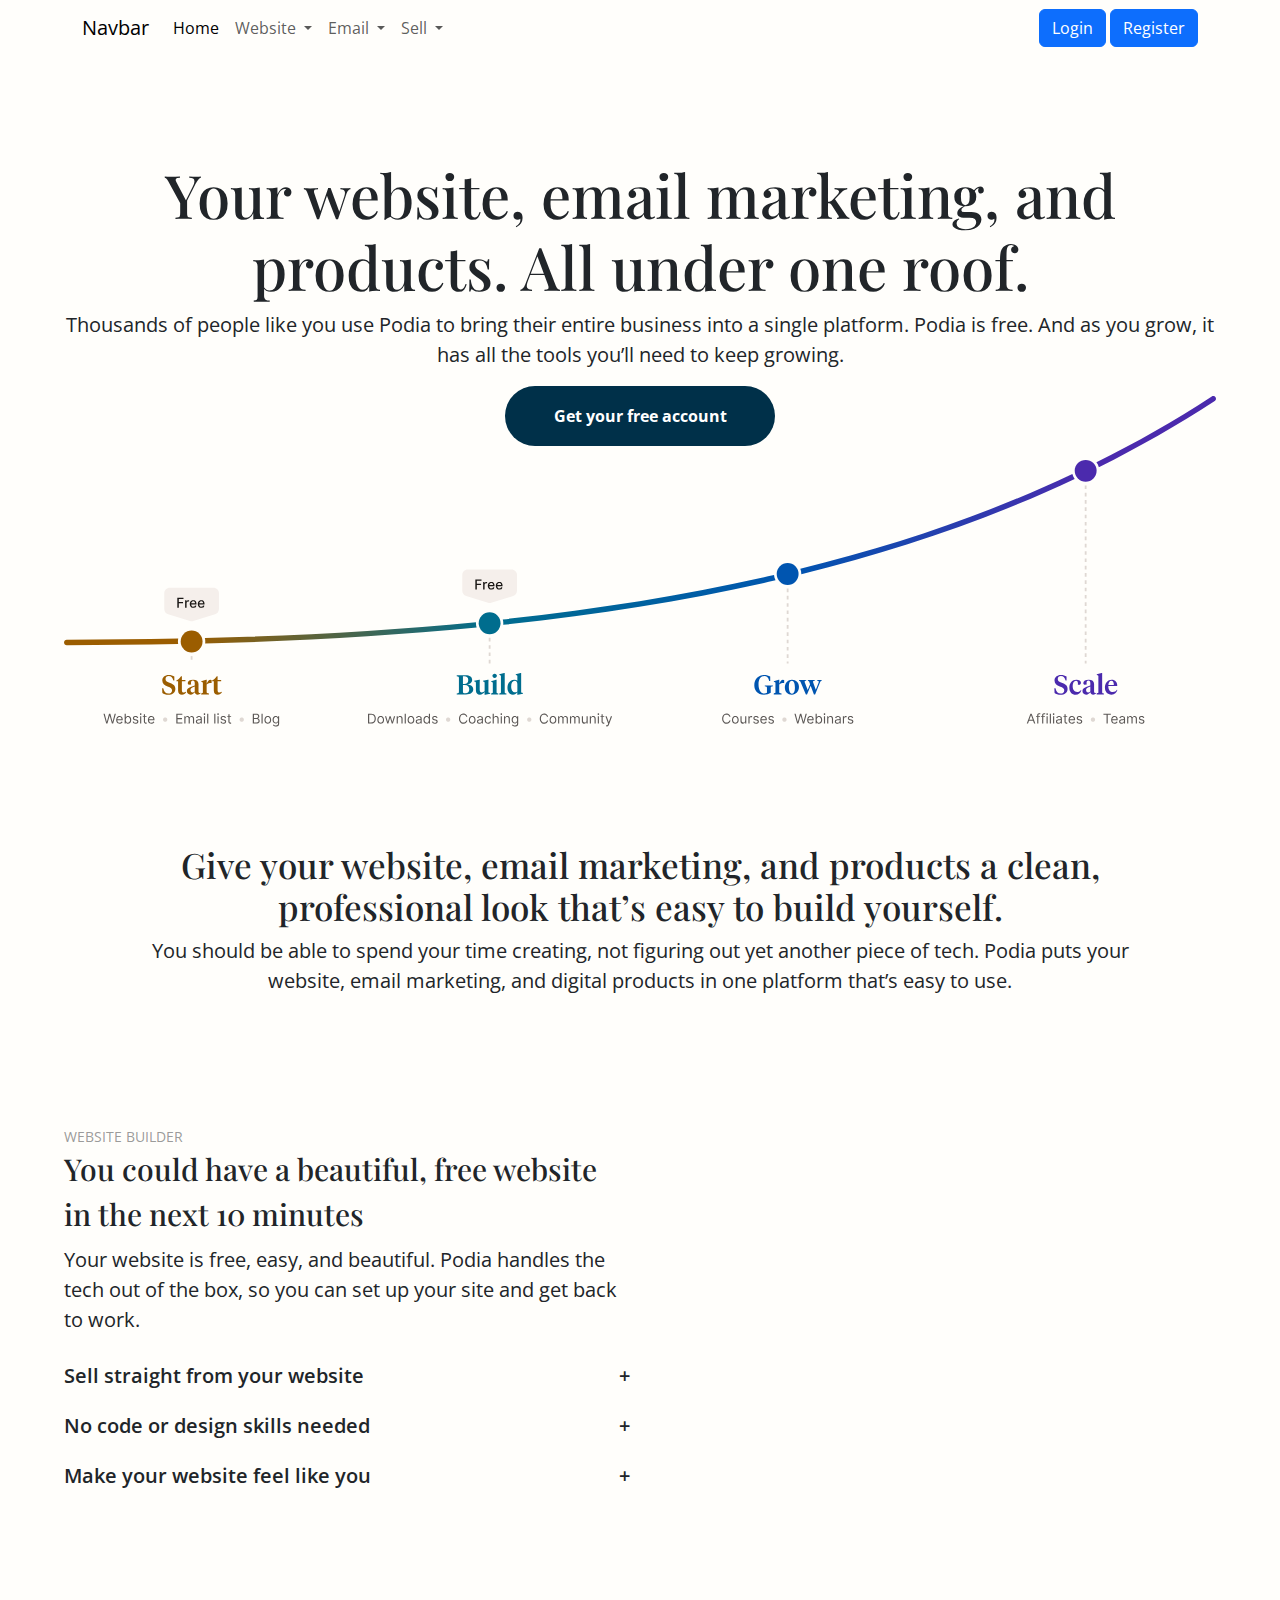
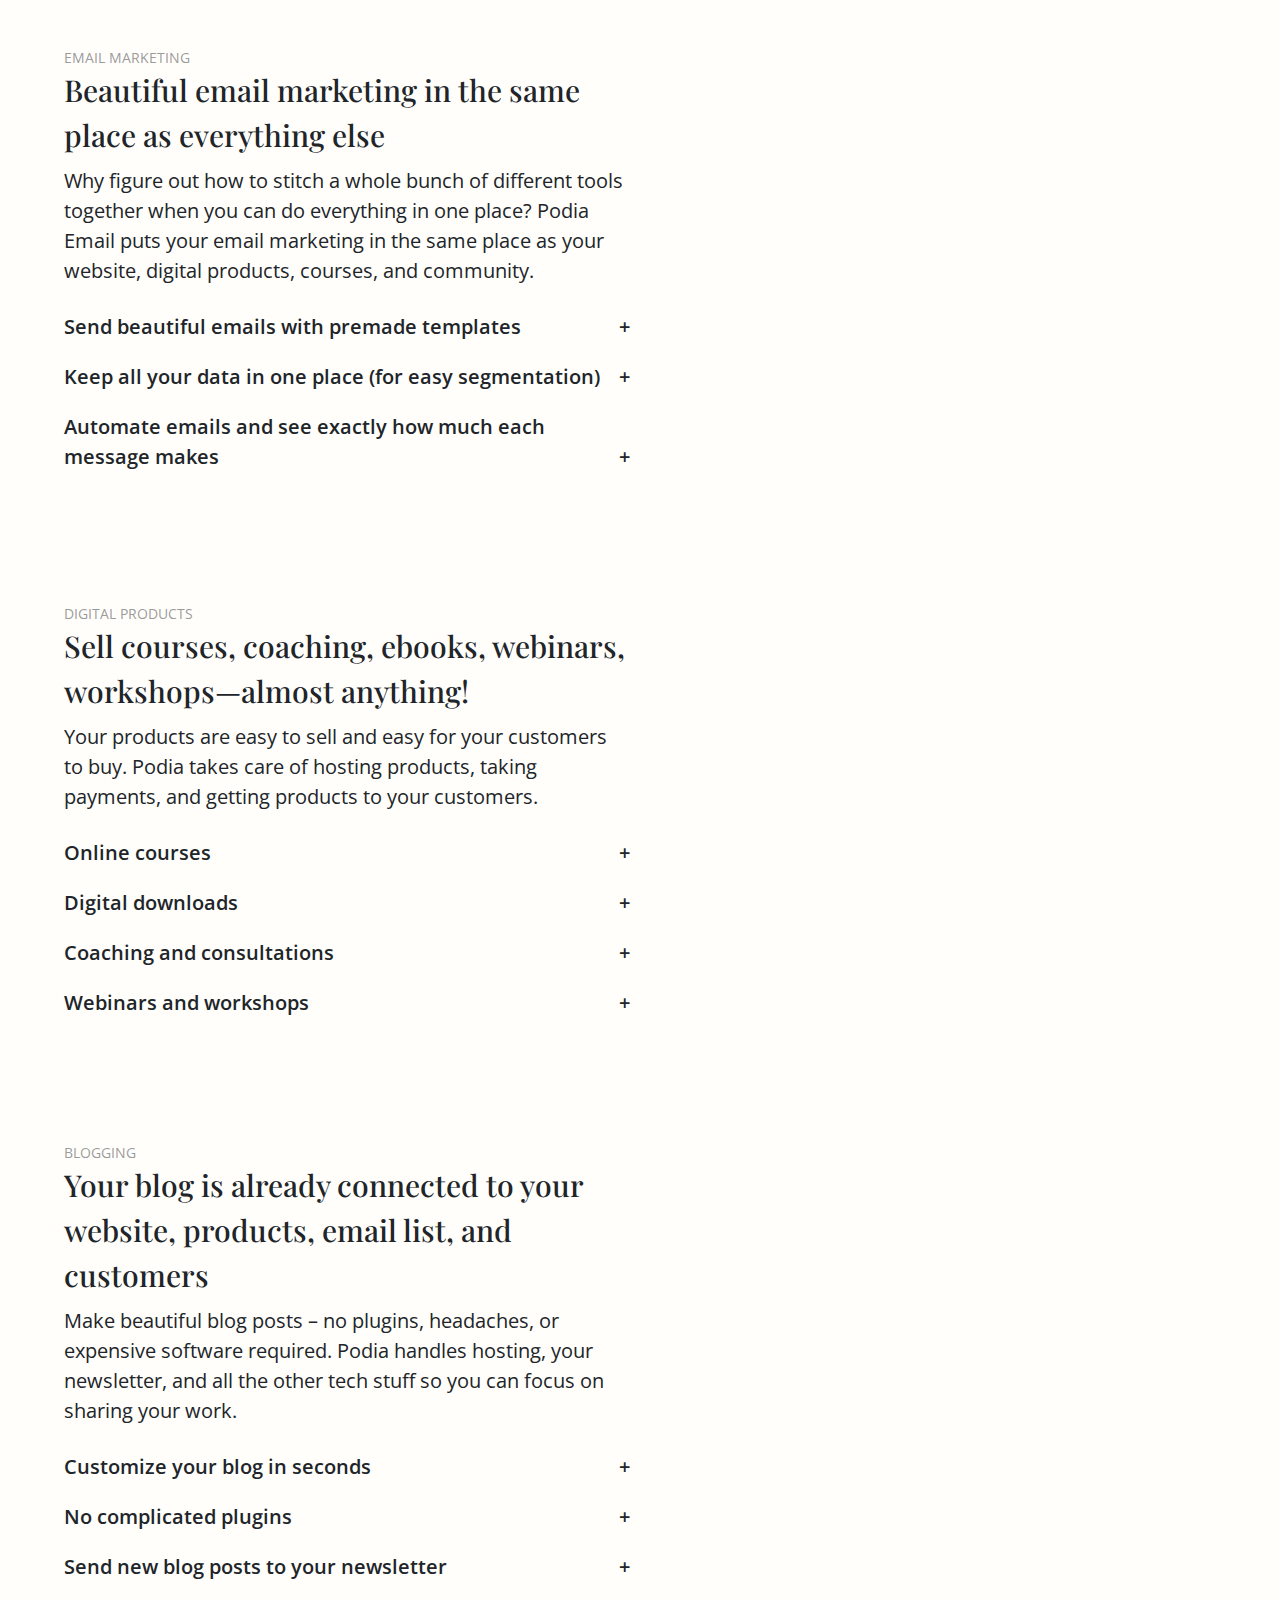
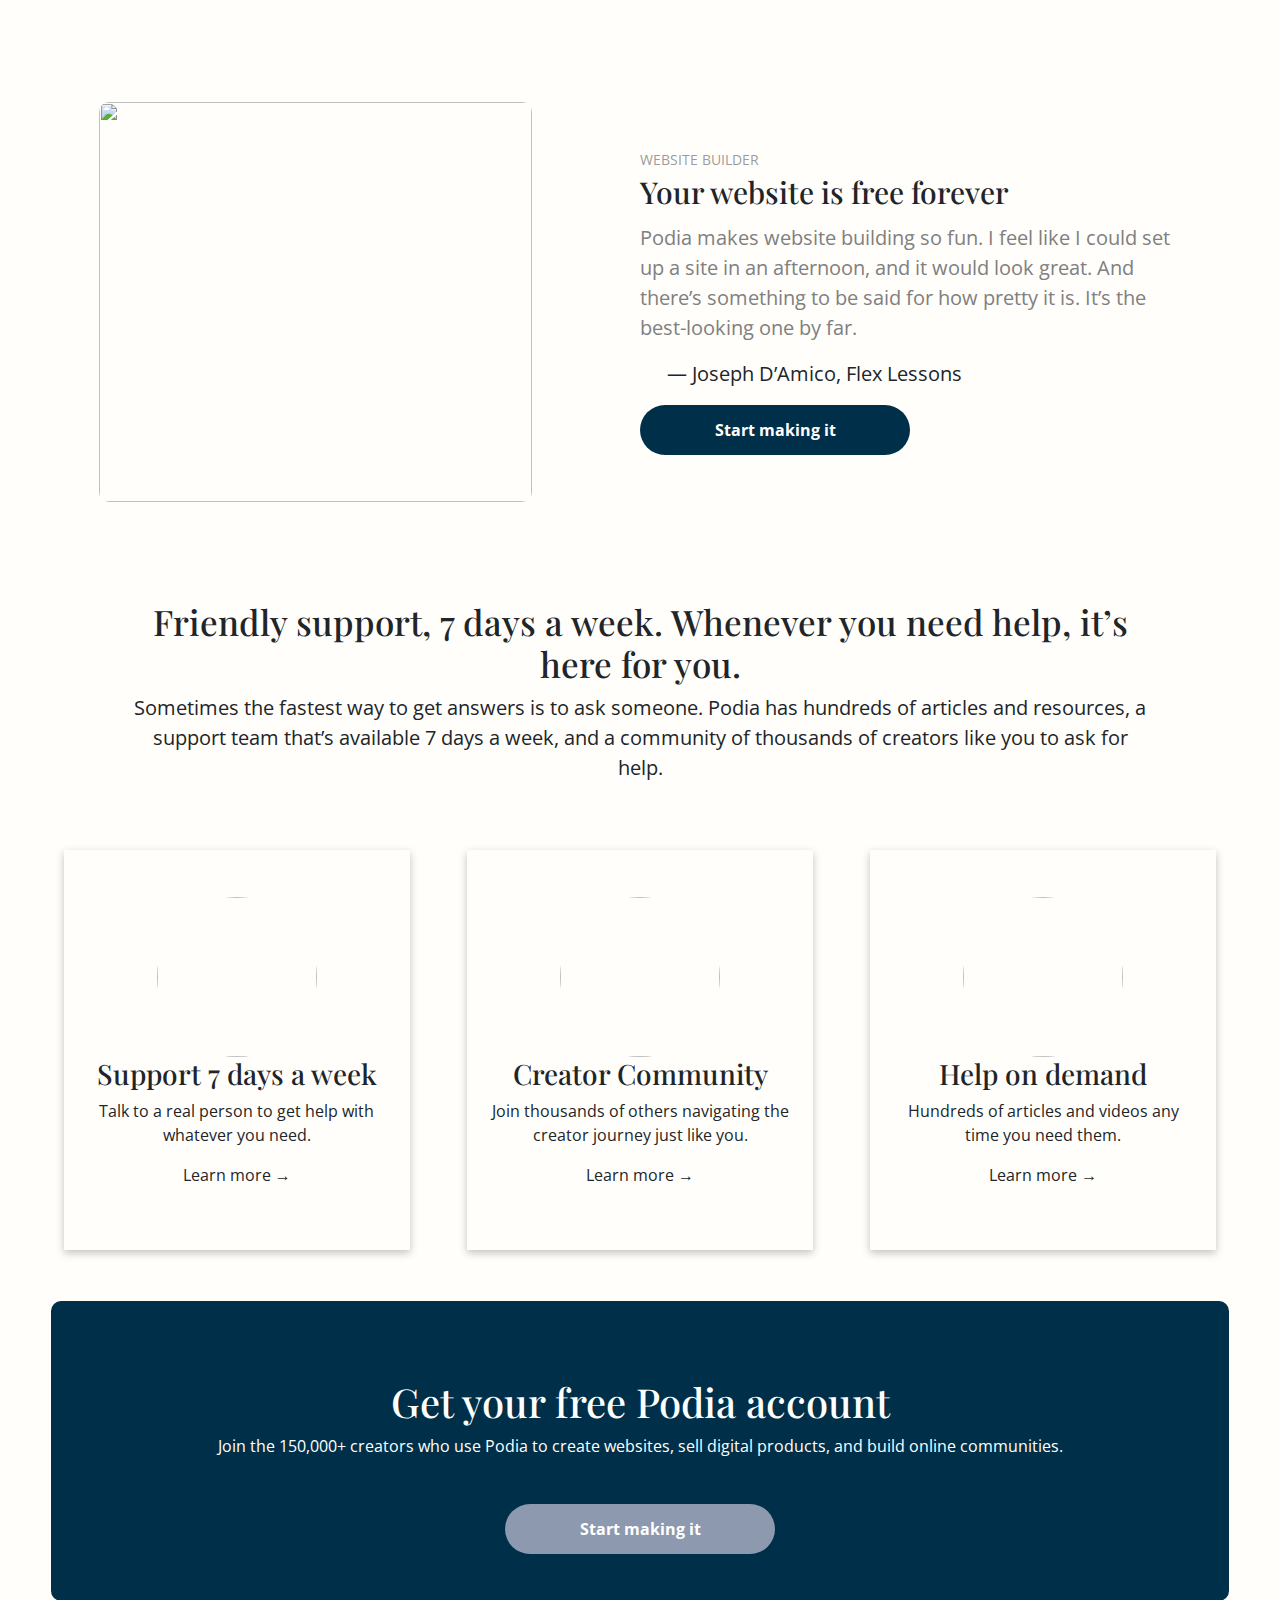
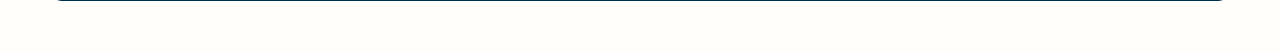
==== commit acf6f392: "project completed" ====
--- a/podia/index.html
+++ b/podia/index.html
@@ -111,7 +111,7 @@
         into a single platform. Podia is free. And as you grow, it has all the
         tools you’ll need to keep growing.
       </p>
-      <button class="btn hero-btn">Get your free account</button>
+      <button class="hero-btn">Get your free account</button>
     </div>
 
     <!-- hero image -->
@@ -133,7 +133,7 @@
     </div>
 
     <!-- 1st content -->
-    <div class="first-content">
+    <div class="first-content content">
       <div class="content-left">
         <p class="content-secondary-title">website builder</p>
         <h1 class="content-main-title">
@@ -155,7 +155,7 @@
     </div>
 
     <!-- 2nd content -->
-    <div class="second-content">
+    <div class="second-content content">
       <div class="content-left">
         <p class="content-secondary-title">EMAIL MARKETING</p>
         <h1 class="content-main-title">
@@ -185,7 +185,7 @@
     </div>
 
     <!-- 3rd content -->
-    <div class="third-content">
+    <div class="third-content content">
       <div class="content-left">
         <p class="content-secondary-title">DIGITAL PRODUCTS</p>
         <h1 class="content-main-title">
@@ -209,7 +209,7 @@
     </div>
 
     <!-- 4th content -->
-    <div class="fourth-content">
+    <div class="fourth-content content">
       <div class="content-left">
         <p class="content-secondary-title">BLOGGING</p>
         <h1 class="content-main-title">
@@ -250,13 +250,54 @@
             to be said for how pretty it is. It’s the best-looking one by far.
           </p>
           <p class="display-author">— Joseph D’Amico, Flex Lessons</p>
-          <img
-            class="display-rating"
-            src="https://images.ctfassets.net/19dvw6heztyg/7wFGY29LguZm6yCLUKpGem/d9b80dc951a9d8f35c0370f3327734fe/example-review.svg"
-            alt=""
-          />
-        </div>
-      </div>
+          <button class="display-btn">Start making it</button>
+        </div>
+      </div>
+    </div>
+
+    <!-- some texts -->
+    <div class="some-texts">
+      <h1 class="text-center">
+        Friendly support, 7 days a week. Whenever you need help, it’s here for you.
+      </h1>
+      <p class="text-center">
+        Sometimes the fastest way to get answers is to ask someone. Podia has hundreds of articles and resources, a support team that’s available 7 days a week, and a community of thousands of creators like you to ask for help.
+      </p>
+    </div>
+
+    <!-- profile cards -->
+    <div class="profile-cards">
+      <div class="profile-card">
+        <div class="profile-card-img-container">
+          <img src="https://images.ctfassets.net/19dvw6heztyg/qVgvpI3X4TP8vVKCgfd4G/49f85e5e9fa3f429ff9507e9fb7097f1/headshot-courtney.png?w=320&q=75" class="profile-card-img" alt="">
+        </div>
+        <h3 class="profile-title">Support 7 days a week</h3>
+        <p class="profile-desc">Talk to a real person to get help with whatever you need.</p>
+        <p class="profile-btn">Learn more →</p>
+      </div>
+      <div class="profile-card">
+        <div class="profile-card-img-container">
+          <img src="https://images.ctfassets.net/19dvw6heztyg/czd2eYYoyDIraXmVBtuMm/982ce4563e7eff345fb162f5ce7514da/T09AT4UKH-U0573N6QDDX-24fe2bd421d6-512.png?w=320&q=75" class="profile-card-img" alt="">
+        </div>
+        <h3 class="profile-title">Creator Community</h3>
+        <p class="profile-desc">Join thousands of others navigating the creator journey just like you.</p>
+        <p class="profile-btn">Learn more →</p>
+      </div>
+      <div class="profile-card">
+        <div class="profile-card-img-container">
+          <img src="https://images.ctfassets.net/19dvw6heztyg/4JCGOiNfgO5rq99aV3pQKd/40d7e6a0760e0128890fb73961fe3827/Rodrigo.jpg?w=320&q=75" class="profile-card-img" alt="">
+        </div>
+        <h3 class="profile-title">Help on demand</h3>
+        <p class="profile-desc">Hundreds of articles and videos any time you need them.</p>
+        <p class="profile-btn">Learn more →</p>
+      </div>
+    </div>
+
+    <!-- signin section -->
+    <div class="signin-section">
+      <h1 class="text-center">Get your free Podia account</h1>
+      <p class="text-center">Join the 150,000+ creators who use Podia to create websites, sell digital products, and build online communities.</p>
+      <button class="signin-btn">Start making it</button>
     </div>
 
     <!-- bootstrap js cdn -->
--- a/podia/style.css
+++ b/podia/style.css
@@ -1,8 +1,21 @@
+@import url("https://fonts.googleapis.com/css2?family=Playfair+Display:ital,wght@0,400..900;1,400..900&display=swap");
+@import url("https://fonts.googleapis.com/css2?family=Open+Sans:ital,wght@0,300..800;1,300..800&display=swap");
 * {
   margin: 0;
   padding: 0;
   box-sizing: border-box;
-}
+  font-family: "Open Sans", sans-serif;
+}
+h1,
+h2,
+h3 {
+  font-family: "Playfair Display", serif;
+}
+
+body {
+  background-color: #fefae01f !important;
+}
+
 .navbar {
   margin-bottom: 8%;
 }
@@ -24,12 +37,13 @@
 }
 .hero > .hero-btn {
   width: 270px;
-  height: 50px;
+  height: 60px;
   border: none;
   border-radius: 50px;
-  background-color: darkblue;
+  background-color: #003049;
   color: white;
   font-weight: 700;
+  cursor: pointer;
 }
 
 .hero-img-container {
@@ -49,7 +63,7 @@
 .some-texts {
   width: 100%;
   margin-top: 5%;
-  padding: 0 5%;
+  padding: 0 10%;
   display: flex;
   flex-direction: column;
   justify-content: center;
@@ -198,7 +212,6 @@
   gap: 50px;
   padding: 3%;
   border-radius: 10px;
-  background-color: aliceblue;
 }
 .display-img-container {
   width: 40%;
@@ -236,6 +249,246 @@
   left: 5%;
   font-size: 20px;
 }
-.display-rating {
-  margin-top: 20px;
+.display-btn {
+  width: 270px;
+  height: 50px;
+  border: none;
+  border-radius: 50px;
+  background-color: #003049;
+  color: white;
+  font-weight: 700;
+}
+
+/* profile cards */
+.profile-cards {
+  width: 100%;
+  margin-top: 4%;
+  padding: 0 5%;
+  display: flex;
+  flex-wrap: wrap;
+  justify-content: space-between;
+  align-items: center;
+}
+.profile-card {
+  width: 30%;
+  height: 400px;
+  padding: 20px;
+  display: flex;
+  flex-direction: column;
+  justify-content: center;
+  align-items: center;
+  text-align: center;
+  box-shadow: rgba(0, 0, 0, 0.24) 0px 3px 8px;
+}
+.profile-card-img-container {
+  width: 160px;
+  height: 160px;
+  border-radius: 50%;
+  overflow: hidden;
+}
+.profile-card-img {
+  width: 100%;
+  height: 100%;
+}
+
+/* signin section */
+.signin-section {
+  margin: 4%;
+  height: 300px;
+  background-color: #003049;
+  border-radius: 10px;
+  color: white;
+  display: flex;
+  flex-direction: column;
+  align-items: center;
+  justify-content: center;
+}
+.signin-btn {
+  width: 270px;
+  height: 50px;
+  border: none;
+  border-radius: 50px;
+  background-color: #8d99ae;
+  color: white;
+  font-weight: 700;
+  position: relative;
+  top: 10%;
+}
+
+/* media query */
+@media (max-width: 1200px) {
+  .hero > h1 {
+    font-size: 50px;
+  }
+  .hero > p {
+    font-size: 18px;
+  }
+  .some-texts > h1 {
+    font-size: 30px;
+  }
+  .some-texts > p {
+    font-size: 18px;
+  }
+  .content-left > .content-main-title {
+    font-size: 25px;
+  }
+  .content-left > .content-desc {
+    font-size: 18px;
+  }
+  .content-left > .content-list > .content-items {
+    font-size: 18px;
+  }
+  .display-main-title {
+    font-size: 25px;
+  }
+  .display-quote,
+  .display-author {
+    font-size: 18px;
+  }
+}
+
+@media (max-width: 992px) {
+  .hero {
+    padding: 0 3%;
+  }
+  .hero-img-container {
+    padding: 0 3%;
+  }
+  .some-texts {
+    padding: 0 8%;
+  }
+  .first-content,
+  .second-content,
+  .third-content,
+  .fourth-content {
+    flex-direction: column;
+    padding: 0 3%;
+  }
+  .content-left,
+  .content-right {
+    width: 100%;
+  }
+  .display-inner-container {
+    flex-direction: column;
+    gap: 30px;
+  }
+  .display-img-container,
+  .display-desc-container {
+    width: 100%;
+  }
+  .profile-cards {
+    flex-direction: column;
+    align-items: center;
+  }
+  .profile-card {
+    width: 80%;
+    margin-bottom: 20px;
+  }
+}
+
+@media (max-width: 768px) {
+  .hero > h1 {
+    font-size: 40px;
+  }
+  .hero > p {
+    font-size: 16px;
+  }
+  .hero > .hero-btn,
+  .display-btn,
+  .signin-btn {
+    width: 220px;
+    height: 50px;
+    font-size: 16px;
+  }
+  .some-texts > h1 {
+    font-size: 28px;
+  }
+  .some-texts > p {
+    font-size: 16px;
+  }
+  .content-left > .content-main-title {
+    font-size: 22px;
+  }
+  .content-left > .content-desc,
+  .content-left > .content-list > .content-items {
+    font-size: 16px;
+  }
+  .display-main-title {
+    font-size: 22px;
+  }
+  .display-quote,
+  .display-author {
+    font-size: 16px;
+  }
+  .profile-card {
+    width: 90%;
+  }
+}
+
+@media (max-width: 576px) {
+  .navbar {
+    margin-bottom: 10%;
+  }
+  .hero > h1 {
+    font-size: 35px;
+  }
+  .hero > p {
+    font-size: 14px;
+  }
+  .hero-img-container {
+    top: -30px;
+  }
+  .some-texts {
+    padding: 0 5%;
+  }
+  .some-texts > h1 {
+    font-size: 25px;
+  }
+  .some-texts > p {
+    font-size: 14px;
+  }
+  .first-content,
+  .second-content,
+  .third-content,
+  .fourth-content {
+    padding: 0 2%;
+  }
+  .content-left > .content-main-title {
+    font-size: 20px;
+  }
+  .content-left > .content-desc,
+  .content-left > .content-list > .content-items {
+    font-size: 14px;
+  }
+  .content-right {
+    height: 300px;
+  }
+  .display-inner-container {
+    padding: 2%;
+    gap: 20px;
+  }
+  .display-img-container{
+    width: 300px;
+    height: 300px;
+    margin: 20px;
+  }
+  .display-main-title {
+    font-size: 20px;
+  }
+  .display-quote,
+  .display-author {
+    font-size: 14px;
+  }
+  .display-btn,
+  .signin-btn {
+    width: 200px;
+    height: 45px;
+    font-size: 14px;
+  }
+  .profile-card {
+    width: 100%;
+  }
+  .signin-section {
+    margin: 5%;
+  }
 }